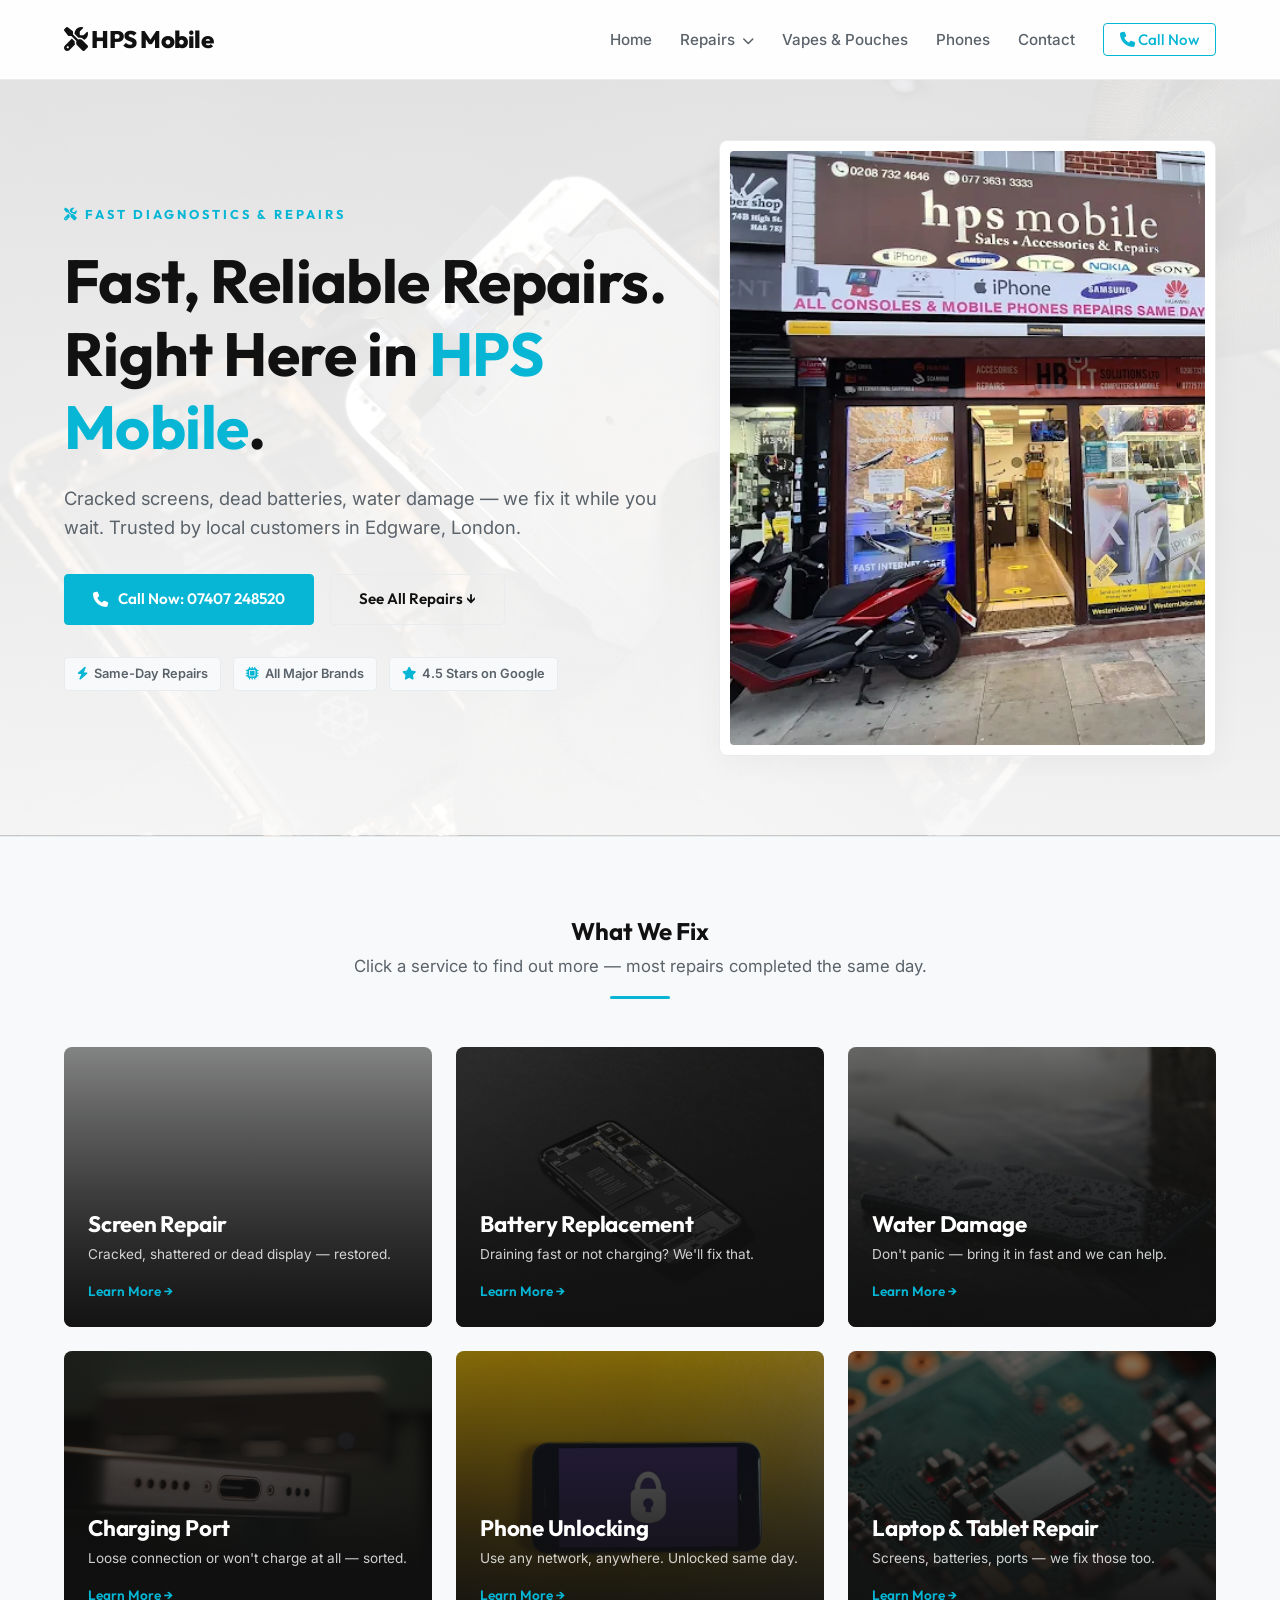
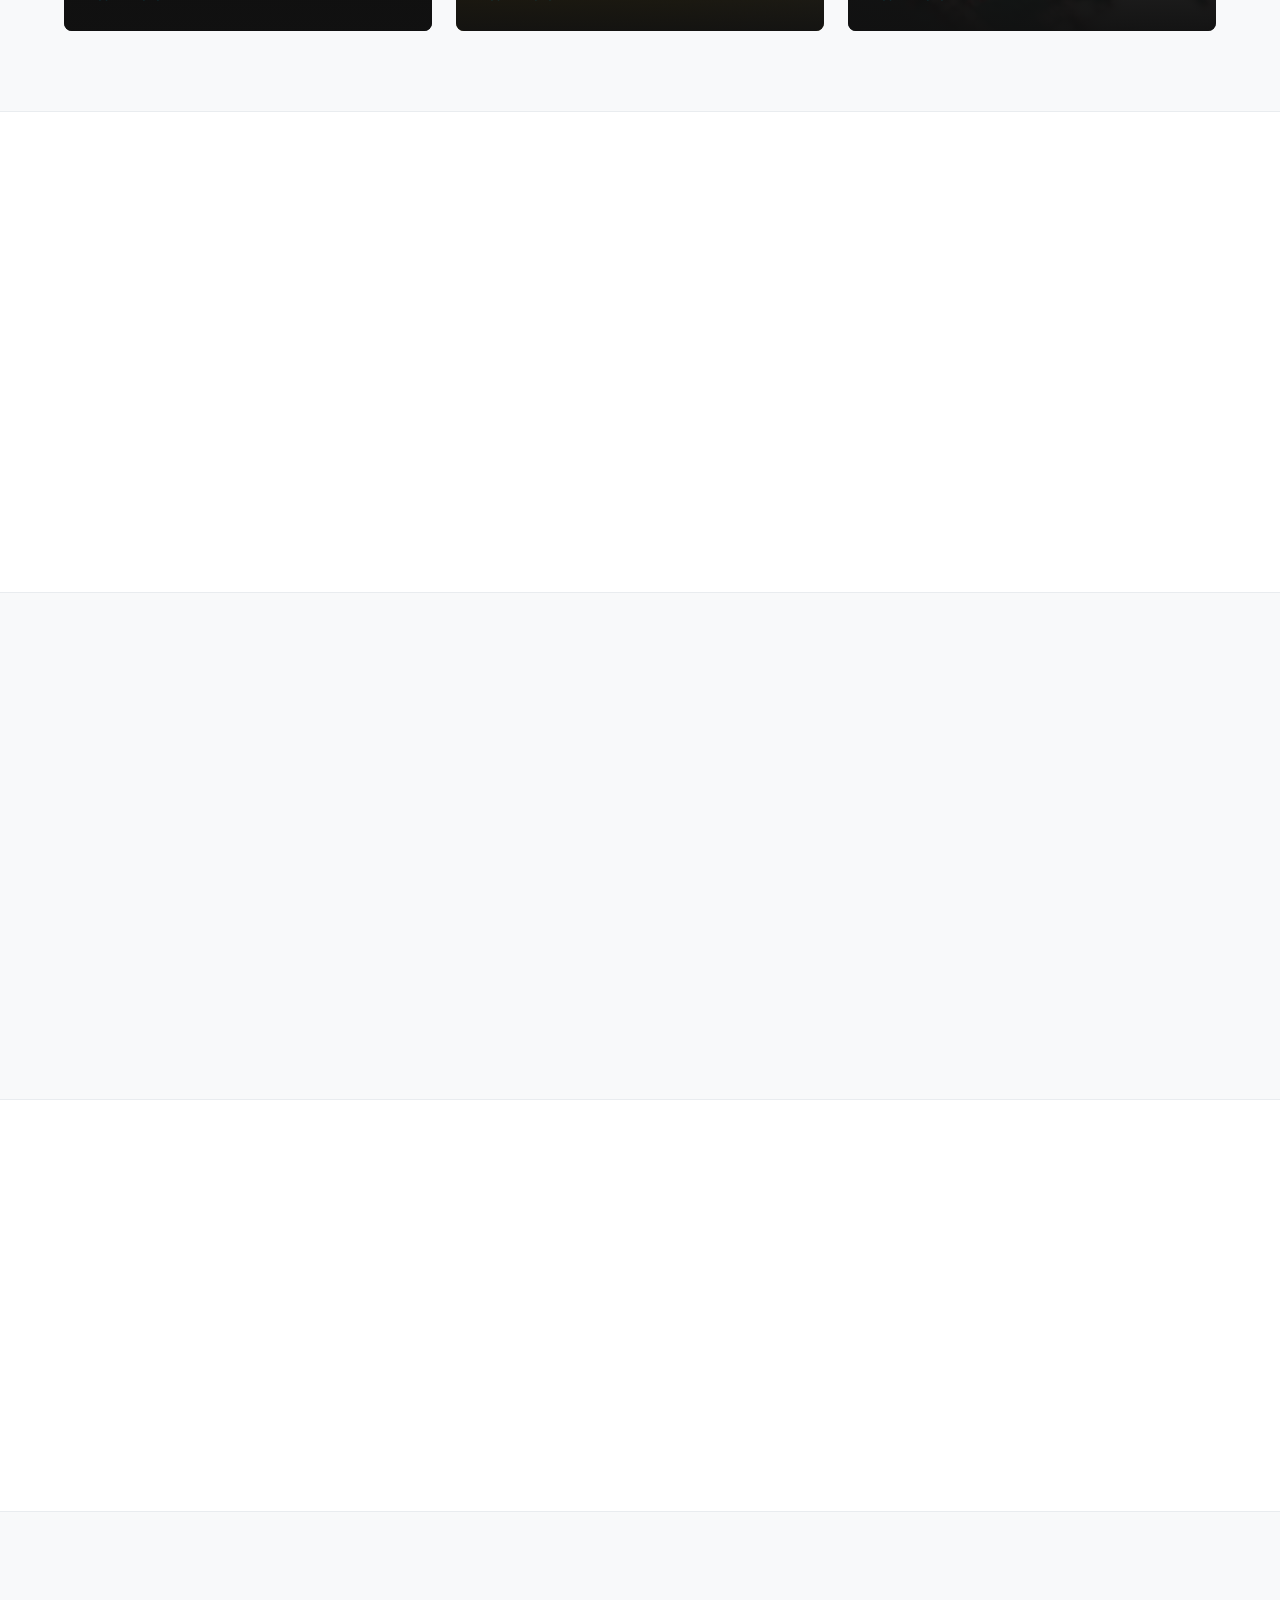
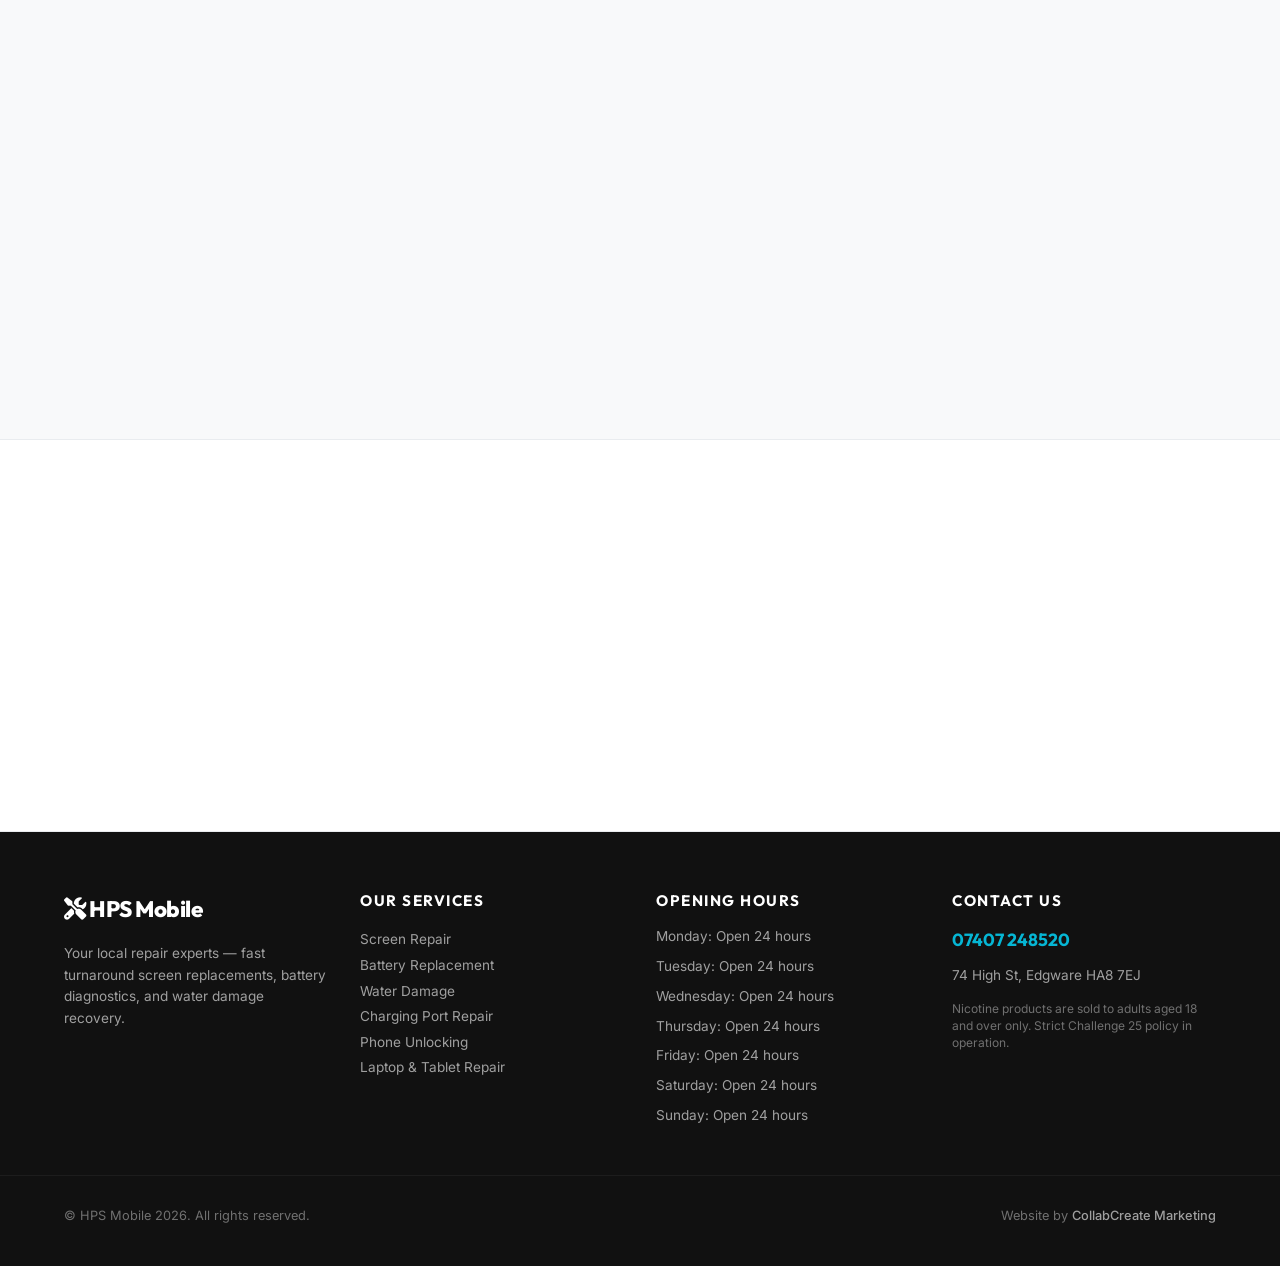
==== index.html @ 2931e68e "Deploy premium responsive outreach site" ====
<!DOCTYPE html>
<html lang="en">
<head>
    <meta charset="UTF-8">
    <meta name="viewport" content="width=device-width, initial-scale=1.0">
    <title>Home | HPS Mobile Edgware, London</title>
    <link rel="stylesheet" href="styles.css">
    <link href="https://fonts.googleapis.com/css2?family=Inter:wght@300;400;500;600;700&family=Outfit:wght@400;500;600;700;800&display=swap" rel="stylesheet">
    <link rel="stylesheet" href="https://cdnjs.cloudflare.com/ajax/libs/font-awesome/6.4.0/css/all.min.css">
    
    <!-- Open Graph Metadata -->
    <meta property="og:title" content="Home | HPS Mobile Edgware, London">
    <meta property="og:description" content="Fast, premium screen repairs, battery replacements, water damage recovery, vapes, pouches, and refurbished phones in Edgware, London.">
    <meta property="og:image" content="https://mowleed2000.github.io/hps-mobile/storefront.webp">
    <meta property="og:url" content="https://mowleed2000.github.io/hps-mobile/index.html">
    <meta property="og:type" content="website">

    <!-- Microsoft Clarity Tracking Code -->
    <script type="text/javascript">
        (function(c,l,a,r,i,t,y){
            c[a]=c[a]||function(){(c[a].q=c[a].q||[]).push(arguments)};
            t=l.createElement(r);t.async=1;t.src="https://www.clarity.ms/tag/"+i;
            y=l.getElementsByTagName(r)[0];y.parentNode.insertBefore(t,y);
        })(window, document, "clarity", "script", "x1smlah9oa");
    </script>
</head>
<body>

    <nav class="navbar">
        <div class="container nav-container">
            <a href="index.html" class="logo"><i class="fa-solid fa-screwdriver-wrench"></i> HPS Mobile</a>
            <ul class="nav-links" id="navLinks">
                <li><a href="index.html">Home</a></li>
                <li class="dropdown">
                    <a href="#" class="dropdown-trigger">Repairs <i class="fa-solid fa-chevron-down" style="font-size:0.75rem; margin-left:3px;"></i></a>
                    <ul class="dropdown-menu">
                        <li><a href="screen-repair.html">Screen Repair</a></li>
                        <li><a href="battery-replacement.html">Battery Replacement</a></li>
                        <li><a href="water-damage.html">Water Damage</a></li>
                        <li><a href="charging-port.html">Charging Port Repair</a></li>
                        <li><a href="phone-unlocking.html">Phone Unlocking</a></li>
                        <li><a href="laptop-tablet.html">Laptop &amp; Tablet Repair</a></li>
                    </ul>
                </li>
                <li><a href="vapes-pouches.html">Vapes &amp; Pouches</a></li>
                <li><a href="phones-in-store.html">Phones</a></li>
                <li><a href="contact.html">Contact</a></li>
                <li><a href="tel:07407248520" class="btn-nav-cta"><i class="fa-solid fa-phone"></i> Call Now</a></li>
            </ul>
            <div class="hamburger" id="hamburger"><i class="fa-solid fa-bars"></i></div>
        </div>
    </nav>

    <!-- Hero Section -->
    <section class="hero" style="background-image: linear-gradient(rgba(255, 255, 255, 0.85), rgba(255, 255, 255, 0.95)), url('repair-hero.jpg');">
        <div class="container hero-grid">
            <div class="hero-content reveal">
                <span class="eyebrow"><i class="fa-solid fa-screwdriver-wrench"></i> Fast Diagnostics &amp; Repairs</span>
                <h1>Fast, Reliable Repairs. <br>Right Here in <span class="primary-text">HPS Mobile</span>.</h1>
                <p class="hero-tagline">Cracked screens, dead batteries, water damage — we fix it while you wait. Trusted by local customers in Edgware, London.</p>
                <div class="hero-btns">
                    <a href="tel:07407248520" class="btn btn-primary"><i class="fa-solid fa-phone"></i> Call Now: 07407 248520</a>
                    <a href="#services" class="btn btn-outline">See All Repairs &darr;</a>
                </div>
                <div class="walk-ins-tag">
                    <span class="badge"><i class="fa-solid fa-bolt"></i> Same-Day Repairs</span>
                    <span class="badge"><i class="fa-solid fa-microchip"></i> All Major Brands</span>
                    <span class="badge"><i class="fa-solid fa-star"></i> 4.5 Stars on Google</span>
                </div>
            </div>
            <div class="hero-image-wrapper reveal">
                <div class="hero-image-frame" onclick="openLightbox('storefront.webp', 'HPS Mobile storefront in Edgware, London')">
                    <img src="storefront.webp" alt="HPS Mobile Storefront" class="hero-image">
                    <div class="frame-overlay">
                        <i class="fa-solid fa-magnifying-glass-plus"></i>
                        <span>View Storefront</span>
                    </div>
                </div>
            </div>
        </div>
    </section>

    <!-- Services Section -->
    <section class="services" id="services">
        <div class="container">
            <div class="section-header text-center reveal">
                <h2>What We Fix</h2>
                <p class="subheading">Click a service to find out more — most repairs completed the same day.</p>
                <div class="accent-divider"></div>
            </div>
            <div class="services-grid reveal">
                <!-- Screen Repair -->
                <a href="screen-repair.html" class="service-card-link">
                    <div class="service-card" style="background-image: linear-gradient(rgba(17, 17, 17, 0.45), rgba(17, 17, 17, 0.75)), url('cracked-screen.jpg');">
                        <div class="card-content">
                            <h3>Screen Repair</h3>
                            <p>Cracked, shattered or dead display — restored.</p>
                            <span class="learn-more">Learn More &rarr;</span>
                        </div>
                    </div>
                </a>
                <!-- Battery Replacement -->
                <a href="battery-replacement.html" class="service-card-link">
                    <div class="service-card" style="background-image: linear-gradient(rgba(17, 17, 17, 0.45), rgba(17, 17, 17, 0.75)), url('battery-repair.jpg');">
                        <div class="card-content">
                            <h3>Battery Replacement</h3>
                            <p>Draining fast or not charging? We'll fix that.</p>
                            <span class="learn-more">Learn More &rarr;</span>
                        </div>
                    </div>
                </a>
                <!-- Water Damage -->
                <a href="water-damage.html" class="service-card-link">
                    <div class="service-card" style="background-image: linear-gradient(rgba(17, 17, 17, 0.45), rgba(17, 17, 17, 0.75)), url('water-damage.jpg');">
                        <div class="card-content">
                            <h3>Water Damage</h3>
                            <p>Don't panic — bring it in fast and we can help.</p>
                            <span class="learn-more">Learn More &rarr;</span>
                        </div>
                    </div>
                </a>
                <!-- Charging Port -->
                <a href="charging-port.html" class="service-card-link">
                    <div class="service-card" style="background-image: linear-gradient(rgba(17, 17, 17, 0.45), rgba(17, 17, 17, 0.75)), url('charging-port.jpg');">
                        <div class="card-content">
                            <h3>Charging Port</h3>
                            <p>Loose connection or won't charge at all — sorted.</p>
                            <span class="learn-more">Learn More &rarr;</span>
                        </div>
                    </div>
                </a>
                <!-- Phone Unlocking -->
                <a href="phone-unlocking.html" class="service-card-link">
                    <div class="service-card" style="background-image: linear-gradient(rgba(17, 17, 17, 0.45), rgba(17, 17, 17, 0.75)), url('unlock-phone.jpg');">
                        <div class="card-content">
                            <h3>Phone Unlocking</h3>
                            <p>Use any network, anywhere. Unlocked same day.</p>
                            <span class="learn-more">Learn More &rarr;</span>
                        </div>
                    </div>
                </a>
                <!-- Laptop & Tablet Repair -->
                <a href="laptop-tablet.html" class="service-card-link">
                    <div class="service-card" style="background-image: linear-gradient(rgba(17, 17, 17, 0.45), rgba(17, 17, 17, 0.75)), url('circuit-board.jpg');">
                        <div class="card-content">
                            <h3>Laptop &amp; Tablet Repair</h3>
                            <p>Screens, batteries, ports — we fix those too.</p>
                            <span class="learn-more">Learn More &rarr;</span>
                        </div>
                    </div>
                </a>
            </div>
        </div>
    </section>

    <!-- Why Us Section -->
    <section class="why-us">
        <div class="container">
            <div class="section-header text-center reveal">
                <h2>Why Customers Come Back to Us</h2>
                <div class="accent-divider"></div>
            </div>
            
            <div class="why-us-grid reveal">
                <div class="why-card">
                    <div class="why-icon"><i class="fa-solid fa-clock"></i></div>
                    <h3>Same-Day Service</h3>
                    <p>Most repairs are done within the hour. We know you can't be without your phone.</p>
                </div>
                <div class="why-card">
                    <div class="why-icon"><i class="fa-solid fa-gem"></i></div>
                    <h3>Quality Parts Only</h3>
                    <p>We use premium replacement parts on every repair — no cheap substitutes.</p>
                </div>
                <div class="why-card">
                    <div class="why-icon"><i class="fa-solid fa-circle-check"></i></div>
                    <h3>No Fix, No Fee</h3>
                    <p>We diagnose for free. If we can't fix it, you don't pay a penny.</p>
                </div>
            </div>
        </div>
    </section>

    <!-- Vapes Teaser -->
    <section class="vapes-teaser">
        <div class="container vapes-teaser-grid">
            <div class="vapes-teaser-content reveal">
                <span class="eyebrow" style="color: var(--primary); font-weight: 700; text-transform: uppercase; letter-spacing: 2px; font-size: 0.8rem; margin-bottom: 12px; display: block;">Vapes &amp; Nicotine Pouches</span>
                <h2>Premium Vapes &amp; Pouches</h2>
                <p>We stock all the major brands including Lost Mary, IVG, Elf, Nordic Spirit, Velo, Pablo, ZYN and more. Smoke-free alternatives and disposable vapes available in store.</p>
                <a href="vapes-pouches.html" class="btn btn-primary">Browse Products &rarr;</a>
                <p class="disclaimer-text">Nicotine products are strictly for adults aged 18+ only. Challenge 25 policy applies.</p>
            </div>
            <div class="vape-brand-anchors reveal">
                <img src="Lost Mary reuse.jpg" alt="Lost Mary" class="teaser-brand-img">
                <img src="IVG Reuse 1.jpg" alt="IVG" class="teaser-brand-img">
            </div>
        </div>
    </section>

    <!-- Refurbished Phones Teaser -->
    <section class="phones-teaser">
        <div class="container phones-teaser-grid">
            <div class="phone-anchors-grid reveal">
                <div class="phone-item-card"><img src="Iphone 17 pro max.webp" alt="iPhone"><span>iPhone</span></div>
                <div class="phone-item-card"><img src="Samsung s26 ultra.webp" alt="Samsung"><span>Samsung</span></div>
                <div class="phone-item-card"><img src="Google Pixel 10a.webp" alt="Pixel"><span>Pixel</span></div>
            </div>
            <div class="phones-teaser-content reveal">
                <span class="eyebrow" style="color: var(--primary); font-weight: 700; text-transform: uppercase; letter-spacing: 2px; font-size: 0.8rem; margin-bottom: 12px; display: block;">Buy Refurbished Handsets</span>
                <h2>Refurbished Phones In Store</h2>
                <p>Looking for a quality handset without the new price tag? We carry a rotating selection of second-hand smartphones — tested, cleaned, warrantied, and ready to use.</p>
                <a href="phones-in-store.html" class="btn btn-primary">Check Availability &rarr;</a>
            </div>
        </div>
    </section>

    <!-- Reviews Section -->
    <section class="reviews">
        <div class="container">
            <div class="section-header text-center reveal">
                <h2>Loved By The Community</h2>
                <p class="subheading">Direct reviews from our local Google Business Profile page.</p>
                <div class="accent-divider"></div>
            </div>
            <div class="reviews-grid reveal">
                
                <div class="review-card">
                    <p class="review-text">"This is the best mobile phone repair shop I have been to in a long time. The staff are very friendly and even more experienced and the pricing was fantastic. Would 100% recommend this shop to family/friends."</p>
                    <div class="review-author">
                        <span>— Adam Sugar</span>
                        <span class="stars">★★★★★</span>
                    </div>
                </div>
    
                <div class="review-card">
                    <p class="review-text">"They unlocked an iPhone SE 2016 for me. It takes a few days but worked fine. I preferred them to the other phone stores I visited previously. Their price was fair too."</p>
                    <div class="review-author">
                        <span>— Luke Kasza</span>
                        <span class="stars">★★★★★</span>
                    </div>
                </div>
    
                <div class="review-card">
                    <p class="review-text">"I got my Samsung phone sorted today with these guys. They are so professional that they come highly recommended."</p>
                    <div class="review-author">
                        <span>— Fin Matthews</span>
                        <span class="stars">★★★★★</span>
                    </div>
                </div>
    
            </div>
        </div>
    </section>

    <!-- Final CTA -->
    <section class="final-cta text-center reveal" style="background-image: linear-gradient(rgba(17, 17, 17, 0.8), rgba(17, 17, 17, 0.9)), url('technician.jpg'); background-size: cover; background-position: center; color: #ffffff;">
        <div class="container">
            <h2>Ready to Get Your Device Repaired?</h2>
            <p>Visit our shop in Edgware, London or call ahead to check parts availability.</p>
            <a href="tel:07407248520" class="btn btn-primary btn-large"><i class="fa-solid fa-phone"></i> Call 07407 248520</a>
        </div>
    </section>

    <!-- Lightbox Modal -->
    <div id="lightboxModal" class="lightbox">
        <span class="lightbox-close" onclick="closeLightbox()">&times;</span>
        <img class="lightbox-content" id="lightboxImg">
        <div id="lightboxCaption" class="lightbox-caption"></div>
    </div>

    <footer class="footer">
        <div class="container footer-grid">
            <div class="footer-brand">
                <a href="index.html" class="footer-logo"><i class="fa-solid fa-screwdriver-wrench"></i> HPS Mobile</a>
                <p style="margin-top: 15px; font-size: 0.85rem; line-height: 1.6; color: rgba(255, 255, 255, 0.6);">Your local repair experts — fast turnaround screen replacements, battery diagnostics, and water damage recovery.</p>
            </div>
            <div class="footer-links">
                <h4>Our Services</h4>
                <p><a href="screen-repair.html">Screen Repair</a></p>
                <p><a href="battery-replacement.html">Battery Replacement</a></p>
                <p><a href="water-damage.html">Water Damage</a></p>
                <p><a href="charging-port.html">Charging Port Repair</a></p>
                <p><a href="phone-unlocking.html">Phone Unlocking</a></p>
                <p><a href="laptop-tablet.html">Laptop &amp; Tablet Repair</a></p>
            </div>
            <div class="footer-hours">
                <h4>Opening Hours</h4>
                <ul>
                    <li>Monday: Open 24 hours</li><li>Tuesday: Open 24 hours</li><li>Wednesday: Open 24 hours</li><li>Thursday: Open 24 hours</li><li>Friday: Open 24 hours</li><li>Saturday: Open 24 hours</li><li>Sunday: Open 24 hours</li>
                </ul>
            </div>
            <div class="footer-contact">
                <h4>Contact Us</h4>
                <p class="phone-num"><a href="tel:07407248520">07407 248520</a></p>
                <p style="margin-top: 10px; font-size: 0.85rem; color: rgba(255, 255, 255, 0.6);">74 High St, Edgware HA8 7EJ</p>
                <p style="margin-top: 15px; font-size: 0.75rem; color: rgba(255, 255, 255, 0.4); line-height: 1.4;">
                    Nicotine products are sold to adults aged 18 and over only. Strict Challenge 25 policy in operation.
                </p>
            </div>
        </div>
        <div class="footer-bottom">
            <div class="container" style="display: flex; justify-content: space-between; flex-wrap: wrap; gap: 10px; width: 100%;">
                <p>&copy; HPS Mobile 2026. All rights reserved.</p>
                <p class="agency-credit">Website by <a href="https://collabcreate.co.uk" target="_blank">CollabCreate Marketing</a></p>
            </div>
        </div>
    </footer>
    <script src="script.js"></script>
</body>
</html>
---- styles.css ----
/* CCM Tech Repair Site Stylesheet */
:root {
    --bg-main: #ffffff;
    --bg-card: #ffffff;
    --bg-alternate: #f8f9fa;
    --text-main: #111111;
    --text-muted: #5a626a;
    --border-color: #e9ecef;
    --primary: #06b6d4;
    --primary-hover: #0891b2;
    --primary-glow: rgba(6, 182, 212, 0.15);
    --shadow: 0 8px 30px rgba(0, 0, 0, 0.04);
    --font-sans: 'Inter', sans-serif;
    --font-heading: 'Outfit', sans-serif;
    --nav-height: 80px;
}

/* Global Reset */
* {
    margin: 0;
    padding: 0;
    box-sizing: border-box;
}

html, body {
    width: 100%;
    overflow-x: hidden;
    background-color: var(--bg-main);
    color: var(--text-main);
    font-family: var(--font-sans);
    line-height: 1.6;
    scroll-behavior: smooth;
}

/* Layout Utilities */
.container {
    max-width: 1200px;
    margin: 0 auto;
    padding: 0 24px;
    width: 100%;
}

.text-center {
    text-align: center;
}

.primary-text {
    color: var(--primary);
}

.accent-divider {
    width: 60px;
    height: 3px;
    background-color: var(--primary);
    margin: 16px auto 0;
    border-radius: 2px;
}

.section-subtitle {
    display: inline-block;
    font-family: var(--font-heading);
    font-size: 0.8rem;
    font-weight: 700;
    text-transform: uppercase;
    letter-spacing: 3px;
    color: var(--primary);
    margin-bottom: 12px;
}

/* Typography */
h1, h2, h3, h4 {
    font-family: var(--font-heading);
    font-weight: 700;
    letter-spacing: -0.01em;
    line-height: 1.2;
}

/* Scroll Animations */
.reveal {
    opacity: 0;
    transform: translateY(30px);
    transition: all 0.8s cubic-bezier(0.16, 1, 0.3, 1);
}

.reveal.active {
    opacity: 1;
    transform: translateY(0);
}

/* Buttons */
.btn {
    display: inline-flex;
    align-items: center;
    justify-content: center;
    gap: 10px;
    padding: 12px 28px;
    font-family: var(--font-heading);
    font-size: 0.95rem;
    font-weight: 600;
    text-decoration: none;
    border-radius: 4px;
    transition: all 0.3s ease;
    cursor: pointer;
    border: none;
}

.btn-primary {
    background-color: var(--primary);
    color: #ffffff;
    border: 1px solid var(--primary);
}

.btn-primary:hover {
    background-color: var(--primary-hover);
    border-color: var(--primary-hover);
    transform: translateY(-2px);
    box-shadow: 0 8px 20px var(--primary-glow);
}

.btn-outline {
    background-color: transparent;
    color: var(--text-main);
    border: 1px solid var(--border-color);
}

.btn-outline:hover {
    background-color: var(--bg-alternate);
    border-color: var(--primary);
    color: var(--primary);
    transform: translateY(-2px);
}

/* Navigation Bar */
.navbar {
    position: fixed;
    top: 0;
    left: 0;
    width: 100%;
    height: var(--nav-height);
    background-color: rgba(255, 255, 255, 0.95);
    backdrop-filter: blur(8px);
    -webkit-backdrop-filter: blur(8px);
    border-bottom: 1px solid var(--border-color);
    z-index: 1000;
    display: flex;
    align-items: center;
}

.nav-container {
    display: flex;
    justify-content: space-between;
    align-items: center;
}

.logo {
    font-family: var(--font-heading);
    font-size: 1.5rem;
    font-weight: 800;
    color: var(--text-main);
    text-decoration: none;
    letter-spacing: -0.5px;
}

.nav-links {
    display: flex;
    align-items: center;
    list-style: none;
    gap: 28px;
}

.nav-links a {
    color: var(--text-muted);
    text-decoration: none;
    font-size: 0.95rem;
    font-weight: 500;
    transition: color 0.3s ease;
}

.nav-links a:hover {
    color: var(--text-main);
}

.btn-nav-cta {
    background-color: transparent;
    color: var(--primary) !important;
    border: 1px solid var(--primary);
    padding: 6px 16px;
    border-radius: 4px;
    font-family: var(--font-heading);
    font-size: 0.85rem;
    font-weight: 600;
    transition: all 0.3s ease;
}

.btn-nav-cta:hover {
    background-color: var(--primary);
    color: #ffffff !important;
}

.hamburger {
    display: none;
    color: var(--text-main);
    font-size: 1.4rem;
    cursor: pointer;
}

/* Dropdown Menu */
.dropdown {
    position: relative;
}

.dropdown-menu {
    display: none;
    position: absolute;
    top: 100%;
    left: 0;
    background-color: var(--bg-card);
    border: 1px solid var(--border-color);
    box-shadow: var(--shadow);
    list-style: none;
    min-width: 220px;
    border-radius: 4px;
    padding: 10px 0;
    z-index: 100;
}

.dropdown-menu li a {
    display: block;
    padding: 10px 20px;
    color: var(--text-main);
    font-size: 0.9rem;
    text-transform: none;
    letter-spacing: normal;
}

.dropdown-menu li a:hover {
    background-color: var(--bg-alternate);
    color: var(--primary);
}

.dropdown:hover .dropdown-menu {
    display: block;
}

/* Hero Section */
.hero {
    padding: calc(var(--nav-height) + 60px) 0 80px;
    background-size: cover;
    background-position: center;
    position: relative;
}

.hero-grid {
    display: grid;
    grid-template-columns: 1.1fr 0.9fr;
    gap: 48px;
    align-items: center;
}

.hero-content .eyebrow {
    font-family: var(--font-heading);
    color: var(--primary);
    font-size: 0.8rem;
    font-weight: 700;
    text-transform: uppercase;
    letter-spacing: 3px;
    margin-bottom: 20px;
    display: block;
}

.hero h1 {
    font-size: 3.8rem;
    margin-bottom: 20px;
    color: var(--text-main);
}

.hero-tagline {
    font-size: 1.15rem;
    color: var(--text-muted);
    margin-bottom: 32px;
}

.hero-btns {
    display: flex;
    gap: 16px;
    margin-bottom: 32px;
}

.walk-ins-tag {
    display: flex;
    flex-wrap: wrap;
    gap: 12px;
}

.badge {
    display: inline-flex;
    align-items: center;
    gap: 6px;
    background-color: var(--bg-alternate);
    border: 1px solid var(--border-color);
    color: var(--text-muted);
    padding: 6px 12px;
    border-radius: 4px;
    font-size: 0.8rem;
    font-weight: 600;
}

.badge i {
    color: var(--primary);
}

.hero-image-wrapper {
    position: relative;
    width: 100%;
}

.hero-image-frame {
    position: relative;
    border: 1px solid var(--border-color);
    padding: 10px;
    border-radius: 8px;
    background-color: var(--bg-card);
    box-shadow: var(--shadow);
    cursor: pointer;
    overflow: hidden;
}

.hero-image {
    width: 100%;
    border-radius: 4px;
    display: block;
    object-fit: cover;
    aspect-ratio: 4/5;
    transition: transform 0.5s ease;
}

.hero-image-frame:hover .hero-image {
    transform: scale(1.02);
}

.frame-overlay {
    position: absolute;
    top: 10px;
    left: 10px;
    right: 10px;
    bottom: 10px;
    background-color: rgba(17, 17, 17, 0.85);
    display: flex;
    flex-direction: column;
    align-items: center;
    justify-content: center;
    gap: 10px;
    color: #ffffff;
    opacity: 0;
    transition: opacity 0.3s ease;
    border-radius: 4px;
}

.hero-image-frame:hover .frame-overlay {
    opacity: 1;
}

.frame-overlay i {
    font-size: 1.8rem;
    color: var(--primary);
}

.frame-overlay span {
    font-family: var(--font-heading);
    font-size: 0.8rem;
    font-weight: 600;
    text-transform: uppercase;
    letter-spacing: 1.5px;
}

/* Services Grid on Home */
.services {
    padding: 80px 0;
    background-color: var(--bg-alternate);
    border-top: 1px solid var(--border-color);
    border-bottom: 1px solid var(--border-color);
}

.services .section-header {
    margin-bottom: 48px;
}

.services .subheading {
    color: var(--text-muted);
    font-size: 1.05rem;
    margin-top: 8px;
}

.services-grid {
    display: grid;
    grid-template-columns: repeat(3, 1fr);
    gap: 24px;
}

.service-card-link {
    text-decoration: none;
}

.service-card {
    height: 280px;
    border-radius: 8px;
    background-size: cover;
    background-position: center;
    position: relative;
    overflow: hidden;
    display: flex;
    align-items: flex-end;
    transition: transform 0.3s ease, box-shadow 0.3s ease;
}

.service-card::after {
    content: '';
    position: absolute;
    top: 0;
    left: 0;
    width: 100%;
    height: 100%;
    background: linear-gradient(to top, rgba(17, 17, 17, 0.95) 0%, rgba(17, 17, 17, 0.4) 60%, rgba(17, 17, 17, 0.1) 100%);
    z-index: 1;
    transition: background 0.3s ease;
}

.service-card:hover {
    transform: translateY(-4px);
    box-shadow: 0 12px 30px rgba(0, 0, 0, 0.15);
}

.service-card:hover::after {
    background: linear-gradient(to top, rgba(17, 17, 17, 0.98) 0%, rgba(17, 17, 17, 0.5) 60%, rgba(17, 17, 17, 0.2) 100%);
}

.card-content {
    padding: 24px;
    color: #ffffff;
    width: 100%;
    z-index: 2;
}

.service-card h3 {
    font-size: 1.4rem;
    margin-bottom: 6px;
    color: #ffffff;
}

.service-card p {
    font-size: 0.85rem;
    color: rgba(255, 255, 255, 0.8);
    margin-bottom: 12px;
}

.learn-more {
    font-family: var(--font-heading);
    font-size: 0.85rem;
    font-weight: 600;
    color: var(--primary);
}

/* Why Us Section */
.why-us {
    padding: 80px 0;
}

.why-us-grid {
    display: grid;
    grid-template-columns: repeat(3, 1fr);
    gap: 32px;
    margin-top: 48px;
}

.why-card {
    background-color: var(--bg-card);
    border: 1px solid var(--border-color);
    border-radius: 8px;
    padding: 32px;
    box-shadow: var(--shadow);
}

.why-icon {
    font-size: 2.2rem;
    color: var(--primary);
    margin-bottom: 20px;
}

.why-card h3 {
    font-size: 1.25rem;
    margin-bottom: 12px;
}

.why-card p {
    color: var(--text-muted);
    font-size: 0.9rem;
}

/* Vapes Teaser */
.vapes-teaser {
    padding: 80px 0;
    background-color: var(--bg-alternate);
    border-top: 1px solid var(--border-color);
    border-bottom: 1px solid var(--border-color);
}

.vapes-teaser-grid {
    display: grid;
    grid-template-columns: 1.1fr 0.9fr;
    gap: 48px;
    align-items: center;
}

.vapes-teaser-content h2 {
    font-size: 2.5rem;
    margin-bottom: 16px;
}

.vapes-teaser-content p {
    color: var(--text-muted);
    margin-bottom: 24px;
    font-size: 1.05rem;
}

.disclaimer-text {
    font-size: 0.75rem;
    color: var(--text-muted);
    margin-top: 16px;
}

.vape-brand-anchors {
    display: flex;
    justify-content: center;
    gap: 20px;
}

.teaser-brand-img {
    width: 45%;
    max-width: 180px;
    border-radius: 8px;
    border: 1px solid var(--border-color);
    box-shadow: var(--shadow);
}

/* Phones Teaser */
.phones-teaser {
    padding: 80px 0;
}

.phones-teaser-grid {
    display: grid;
    grid-template-columns: 1fr 1fr;
    gap: 48px;
    align-items: center;
}

.phones-teaser-content h2 {
    font-size: 2.5rem;
    margin-bottom: 16px;
}

.phones-teaser-content p {
    color: var(--text-muted);
    margin-bottom: 24px;
    font-size: 1.05rem;
}

.phone-anchors-grid {
    display: grid;
    grid-template-columns: repeat(3, 1fr);
    gap: 16px;
}

.phone-item-card {
    text-align: center;
    background-color: var(--bg-alternate);
    border: 1px solid var(--border-color);
    padding: 16px;
    border-radius: 8px;
}

.phone-item-card img {
    width: 100%;
    height: auto;
    max-height: 120px;
    object-fit: contain;
    margin-bottom: 10px;
}

.phone-item-card span {
    font-family: var(--font-heading);
    font-size: 0.8rem;
    font-weight: 600;
}

/* Reviews on Home */
.reviews {
    padding: 80px 0;
    background-color: var(--bg-alternate);
    border-top: 1px solid var(--border-color);
    border-bottom: 1px solid var(--border-color);
}

.reviews-grid {
    display: grid;
    grid-template-columns: repeat(3, 1fr);
    gap: 24px;
    margin-top: 40px;
}

.review-card {
    background-color: var(--bg-card);
    border: 1px solid var(--border-color);
    padding: 32px;
    border-radius: 6px;
    box-shadow: var(--shadow);
    display: flex;
    flex-direction: column;
    justify-content: space-between;
}

.review-card .review-text {
    font-style: italic;
    font-size: 0.95rem;
    color: var(--text-muted);
    margin-bottom: 20px;
}

.review-author {
    font-family: var(--font-heading);
    font-weight: 600;
    font-size: 0.85rem;
    display: flex;
    justify-content: space-between;
    align-items: center;
}

.stars {
    color: #ffb400;
    font-size: 0.8rem;
}

/* Final CTA */
.final-cta {
    padding: 100px 0;
    background-size: cover;
    background-position: center;
    color: #ffffff;
}

.final-cta h2 {
    font-size: 3rem;
    margin-bottom: 16px;
    color: #ffffff;
}

.final-cta p {
    font-size: 1.15rem;
    color: rgba(255, 255, 255, 0.85);
    margin-bottom: 30px;
}

.btn-large {
    padding: 14px 40px;
    font-size: 1.1rem;
}

/* Service Page Styling */
.service-hero {
    padding: 120px 0 80px;
    background-size: cover;
    background-position: center;
    color: #ffffff;
}

.service-hero h1 {
    font-size: 3.5rem;
    color: #ffffff;
    margin-bottom: 16px;
}

.service-hero p {
    font-size: 1.2rem;
    color: rgba(255, 255, 255, 0.85);
    margin-bottom: 28px;
}

.details-grid {
    display: grid;
    grid-template-columns: 1.05fr 0.95fr;
    gap: 64px;
    align-items: center;
}

.service-details {
    padding: 80px 0;
}

.details-text h2 {
    font-size: 2.2rem;
    margin-bottom: 20px;
}

.details-text p {
    color: var(--text-muted);
    font-size: 1.05rem;
    margin-bottom: 24px;
}

.symptoms-box {
    background-color: var(--bg-alternate);
    border: 1px solid var(--border-color);
    padding: 24px;
    border-radius: 6px;
}

.symptoms-box h3 {
    font-size: 1.15rem;
    margin-bottom: 16px;
}

.symptoms-list {
    list-style: none;
    display: flex;
    flex-direction: column;
    gap: 12px;
}

.symptoms-list li {
    font-size: 0.95rem;
    color: var(--text-muted);
    display: flex;
    align-items: center;
    gap: 10px;
}

.symptoms-list li i {
    color: var(--primary);
}

.in-process-img {
    width: 100%;
    border-radius: 8px;
    border: 1px solid var(--border-color);
    box-shadow: var(--shadow);
}

.service-gallery {
    padding: 60px 0;
    background-color: var(--bg-alternate);
    border-top: 1px solid var(--border-color);
    border-bottom: 1px solid var(--border-color);
}

.gallery-row {
    display: grid;
    grid-template-columns: repeat(auto-fit, minmax(250px, 1fr));
    gap: 20px;
    margin-top: 40px;
}

.gallery-item-wrapper {
    background-color: var(--bg-card);
    border: 1px solid var(--border-color);
    border-radius: 6px;
    padding: 8px;
    cursor: pointer;
    text-align: center;
    box-shadow: var(--shadow);
}

.gallery-item-wrapper img {
    width: 100%;
    height: 180px;
    object-fit: cover;
    border-radius: 4px;
    margin-bottom: 8px;
}

.gallery-item-wrapper span {
    font-family: var(--font-heading);
    font-size: 0.85rem;
    font-weight: 600;
}

/* Battery gallery containment (Checklist Issue 6) */
.battery-gallery .gallery-item-wrapper img {
    object-fit: contain !important;
    background-color: var(--bg-alternate);
}

.service-cta {
    padding: 80px 0;
}

.service-cta h2 {
    font-size: 2.2rem;
    margin-bottom: 12px;
}

.service-cta p {
    color: var(--text-muted);
    margin-bottom: 24px;
}

.related-services {
    padding: 80px 0;
    background-color: var(--bg-alternate);
    border-top: 1px solid var(--border-color);
}

.related-grid {
    display: grid;
    grid-template-columns: repeat(3, 1fr);
    gap: 24px;
    margin-top: 40px;
}

.related-card {
    background-color: var(--bg-card);
    border: 1px solid var(--border-color);
    padding: 28px;
    border-radius: 6px;
    box-shadow: var(--shadow);
}

.related-card h3 {
    font-size: 1.2rem;
    margin-bottom: 10px;
}

.related-card p {
    font-size: 0.85rem;
    color: var(--text-muted);
    margin-bottom: 16px;
}

/* Page Hero Template */
.page-hero {
    padding: calc(var(--nav-height) + 40px) 0 40px;
    border-bottom: 1px solid var(--border-color);
    background-color: var(--bg-alternate);
}

.page-hero h1 {
    font-size: 3rem;
    margin-bottom: 8px;
}

.page-hero p {
    font-size: 1.1rem;
    color: var(--text-muted);
}

/* Vapes Page Specific */
.pouches-section, .vapes-section {
    padding: 80px 0;
}

.pouches-section {
    border-bottom: 1px solid var(--border-color);
}

.pouches-grid {
    display: grid;
    grid-template-columns: repeat(5, 1fr);
    gap: 20px;
    margin-top: 48px;
}

.vapes-grid-two {
    display: grid;
    grid-template-columns: repeat(2, 1fr);
    gap: 24px;
    max-width: 600px;
    margin: 48px auto 0;
}

.brand-card, .brand-card-two {
    background-color: var(--bg-card);
    border: 1px solid var(--border-color);
    padding: 16px;
    border-radius: 8px;
    text-align: center;
    box-shadow: var(--shadow);
}

.brand-card img, .brand-card-two img {
    width: 100%;
    height: 140px;
    object-fit: contain;
    margin-bottom: 12px;
}

.brand-card h3, .brand-card-two h3 {
    font-size: 1rem;
    font-family: var(--font-heading);
    font-weight: 700;
}

.vapes-cta, .phones-cta, .contact-cta {
    padding: 60px 0;
    background-color: var(--bg-alternate);
    border-top: 1px solid var(--border-color);
    border-bottom: 1px solid var(--border-color);
}

/* Refurbished Phones Page */
.phones-section {
    padding: 80px 0;
}

.intro-paragraph {
    max-width: 700px;
    margin: 0 auto 48px;
    font-size: 1.05rem;
    color: var(--text-muted);
}

.phones-grid {
    display: grid;
    grid-template-columns: repeat(3, 1fr);
    gap: 24px;
}

.phone-product-card {
    background-color: var(--bg-card);
    border: 1px solid var(--border-color);
    padding: 24px;
    border-radius: 8px;
    text-align: center;
    box-shadow: var(--shadow);
}

.phone-product-card img {
    width: 100%;
    height: 180px;
    object-fit: contain;
    margin-bottom: 16px;
}

.phone-product-card h3 {
    font-size: 1.15rem;
    margin-bottom: 8px;
}

.avail-badge {
    display: inline-block;
    font-family: var(--font-heading);
    font-size: 0.75rem;
    font-weight: 700;
    color: var(--primary);
    background-color: var(--primary-glow);
    padding: 4px 12px;
    border-radius: 20px;
}

/* Contact Page Specific */
.contact-details-section {
    padding: 80px 0;
}

.contact-grid-page {
    display: grid;
    grid-template-columns: 1fr 1fr;
    gap: 64px;
    align-items: center;
}

.contact-left-info h2 {
    font-size: 2.5rem;
    margin-bottom: 12px;
}

.phone-large {
    font-family: var(--font-heading);
    font-size: 1.6rem;
    font-weight: 700;
    margin-bottom: 30px;
}

.phone-large a {
    color: var(--primary);
    text-decoration: none;
}

.hours-box h3 {
    font-size: 1.15rem;
    margin-bottom: 16px;
}

.contact-hours-table {
    width: 100%;
    border-collapse: collapse;
}

.contact-hours-table tr {
    border-bottom: 1px solid var(--border-color);
}

.contact-hours-table tr:last-child {
    border-bottom: none;
}

.contact-hours-table td {
    padding: 10px 0;
    font-size: 0.95rem;
    color: var(--text-muted);
}

.contact-hours-table td:last-child {
    text-align: right;
    font-weight: 600;
    color: var(--text-main);
}

.exterior-img-container {
    width: 100%;
}

.exterior-img-style {
    width: 100%;
    max-height: 400px;
    object-fit: contain;
    border-radius: 8px;
    border: 1px solid var(--border-color);
    box-shadow: var(--shadow);
    margin: 0 auto;
    display: block;
}

.map-section {
    padding: 60px 0;
    background-color: var(--bg-alternate);
    border-top: 1px solid var(--border-color);
    border-bottom: 1px solid var(--border-color);
}

.contact-map-wrapper iframe {
    display: block;
    box-shadow: var(--shadow);
    border: 1px solid var(--border-color) !important;
    margin-top: 40px;
}

/* Footer Styling */
.footer {
    padding: 60px 0 40px;
    background-color: #111111;
    color: #ffffff;
    border-top: 1px solid var(--border-color);
}

.footer-grid {
    display: grid;
    grid-template-columns: repeat(4, 1fr);
    gap: 32px;
}

.footer-brand p {
    font-size: 0.85rem;
    color: rgba(255, 255, 255, 0.6);
    margin-top: 12px;
}

.footer-logo {
    font-family: var(--font-heading);
    font-size: 1.4rem;
    font-weight: 800;
    color: #ffffff;
    text-decoration: none;
    letter-spacing: -0.5px;
}

.footer-logo .primary-text {
    color: var(--primary);
}

.footer-links h4, .footer-hours h4, .footer-contact h4 {
    font-size: 0.95rem;
    font-family: var(--font-heading);
    text-transform: uppercase;
    letter-spacing: 1.5px;
    color: #ffffff;
    margin-bottom: 16px;
}

.footer-links p a {
    color: rgba(255, 255, 255, 0.6);
    text-decoration: none;
    font-size: 0.85rem;
    transition: color 0.3s ease;
}

.footer-links p a:hover {
    color: var(--primary);
}

.footer-hours ul {
    list-style: none;
    display: flex;
    flex-direction: column;
    gap: 8px;
    font-size: 0.85rem;
    color: rgba(255, 255, 255, 0.6);
}

.footer-contact p {
    font-size: 0.85rem;
    color: rgba(255, 255, 255, 0.6);
    margin-bottom: 6px;
}

.footer-contact p.phone-num a {
    font-family: var(--font-heading);
    font-weight: 700;
    color: var(--primary);
    font-size: 1.1rem;
    text-decoration: none;
}

.footer-bottom {
    display: flex;
    justify-content: space-between;
    align-items: center;
    border-top: 1px solid rgba(255, 255, 255, 0.05);
    padding-top: 30px;
    margin-top: 48px;
    color: rgba(255, 255, 255, 0.4);
    font-size: 0.8rem;
    flex-wrap: wrap;
    gap: 16px;
}

.agency-credit a {
    color: rgba(255, 255, 255, 0.6);
    text-decoration: none;
    font-weight: 500;
}

.agency-credit a:hover {
    color: var(--primary);
}

/* Lightbox Modal */
.lightbox {
    display: none;
    position: fixed;
    z-index: 2000;
    left: 0;
    top: 0;
    width: 100%;
    height: 100%;
    background-color: rgba(17, 17, 17, 0.95);
    align-items: center;
    justify-content: center;
    flex-direction: column;
}

.lightbox.active {
    display: flex;
    width: 100% !important;
}

.lightbox-content {
    margin: auto;
    display: block;
    max-width: 90%;
    max-height: 80vh;
    border-radius: 8px;
    border: 1px solid var(--border-color);
}

.lightbox-caption {
    margin: 15px auto;
    width: 80%;
    text-align: center;
    color: var(--primary);
    font-family: var(--font-heading);
    font-weight: 600;
    font-size: 1.2rem;
}

.lightbox-close {
    position: absolute;
    top: 24px;
    right: 32px;
    color: #ffffff;
    font-size: 2.5rem;
    font-weight: bold;
    cursor: pointer;
}

.lightbox-close:hover {
    color: var(--primary);
}

/* Responsive Rules (Mobile Optimization Checklist - Issue 3, 5) */
@media (max-width: 992px) {
    h1 { font-size: 2.8rem !important; }
    h2 { font-size: 1.8rem !important; }
    .hero-grid { grid-template-columns: 1fr; text-align: center; }
    .hero-btns { justify-content: center; }
    .walk-ins-tag { justify-content: center; }
    .hero-image-wrapper { max-width: 450px; margin: 0 auto; }
    .services-grid { grid-template-columns: repeat(2, 1fr); }
    .why-us-grid { grid-template-columns: 1fr; gap: 20px; }
    .vapes-teaser-grid, .phones-teaser-grid, .contact-grid-page, .details-grid { grid-template-columns: 1fr; text-align: center; }
    .vape-brand-anchors { justify-content: center; }
    .phone-anchors-grid { max-width: 500px; margin: 0 auto; }
    .reviews-grid, .related-grid, .phones-grid { grid-template-columns: 1fr; }
    .footer-grid { grid-template-columns: repeat(2, 1fr); }
    .pouches-grid { grid-template-columns: repeat(3, 1fr); }
    .exterior-img-style { max-height: 300px; }
}

@media (max-width: 768px) {
    .service-hero h1 { font-size: 2.2rem !important; }
    .page-hero h1 { font-size: 2.2rem !important; }
    .container { padding: 0 20px !important; }
    .hamburger { display: block; }
    .nav-links {
        display: none;
        flex-direction: column;
        position: absolute;
        top: var(--nav-height);
        left: 0;
        right: 0;
        width: 100% !important;
        box-sizing: border-box;
        background-color: rgba(255, 255, 255, 0.98);
        border-bottom: 1px solid var(--border-color);
        padding: 30px;
        gap: 20px;
        align-items: center;
        box-shadow: var(--shadow);
    }
    .nav-links.active { display: flex; }
    .dropdown-menu { 
        position: static; 
        box-shadow: none; 
        border: none; 
        text-align: center; 
        display: none; 
        padding: 10px 0; 
        width: 100%;
        background-color: var(--bg-alternate);
        border-radius: 6px;
    }
    .dropdown-menu.active {
        display: block !important;
    }
    .dropdown:hover .dropdown-menu { display: none; } /* disable hover on mobile */
    .dropdown.active .dropdown-menu { display: block; }
    .footer-grid { grid-template-columns: 1fr; text-align: center; }
    .footer-hours ul { align-items: center; }
    .footer-bottom { flex-direction: column; text-align: center; }
    .pouches-grid { grid-template-columns: repeat(2, 1fr); }
    
    /* Phone Unlocking Hero Position Adjust (Checklist Issue 4) */
    .phone-unlock-hero {
        background-position: center 25% !important;
    }
    
    /* Expand buttons on mobile */
    .btn {
        width: 100%;
    }
    .hero-btns {
        flex-direction: column;
        align-items: center;
        width: 100%;
    }
    .hero-btns .btn {
        width: 100%;
        max-width: 350px;
    }
}
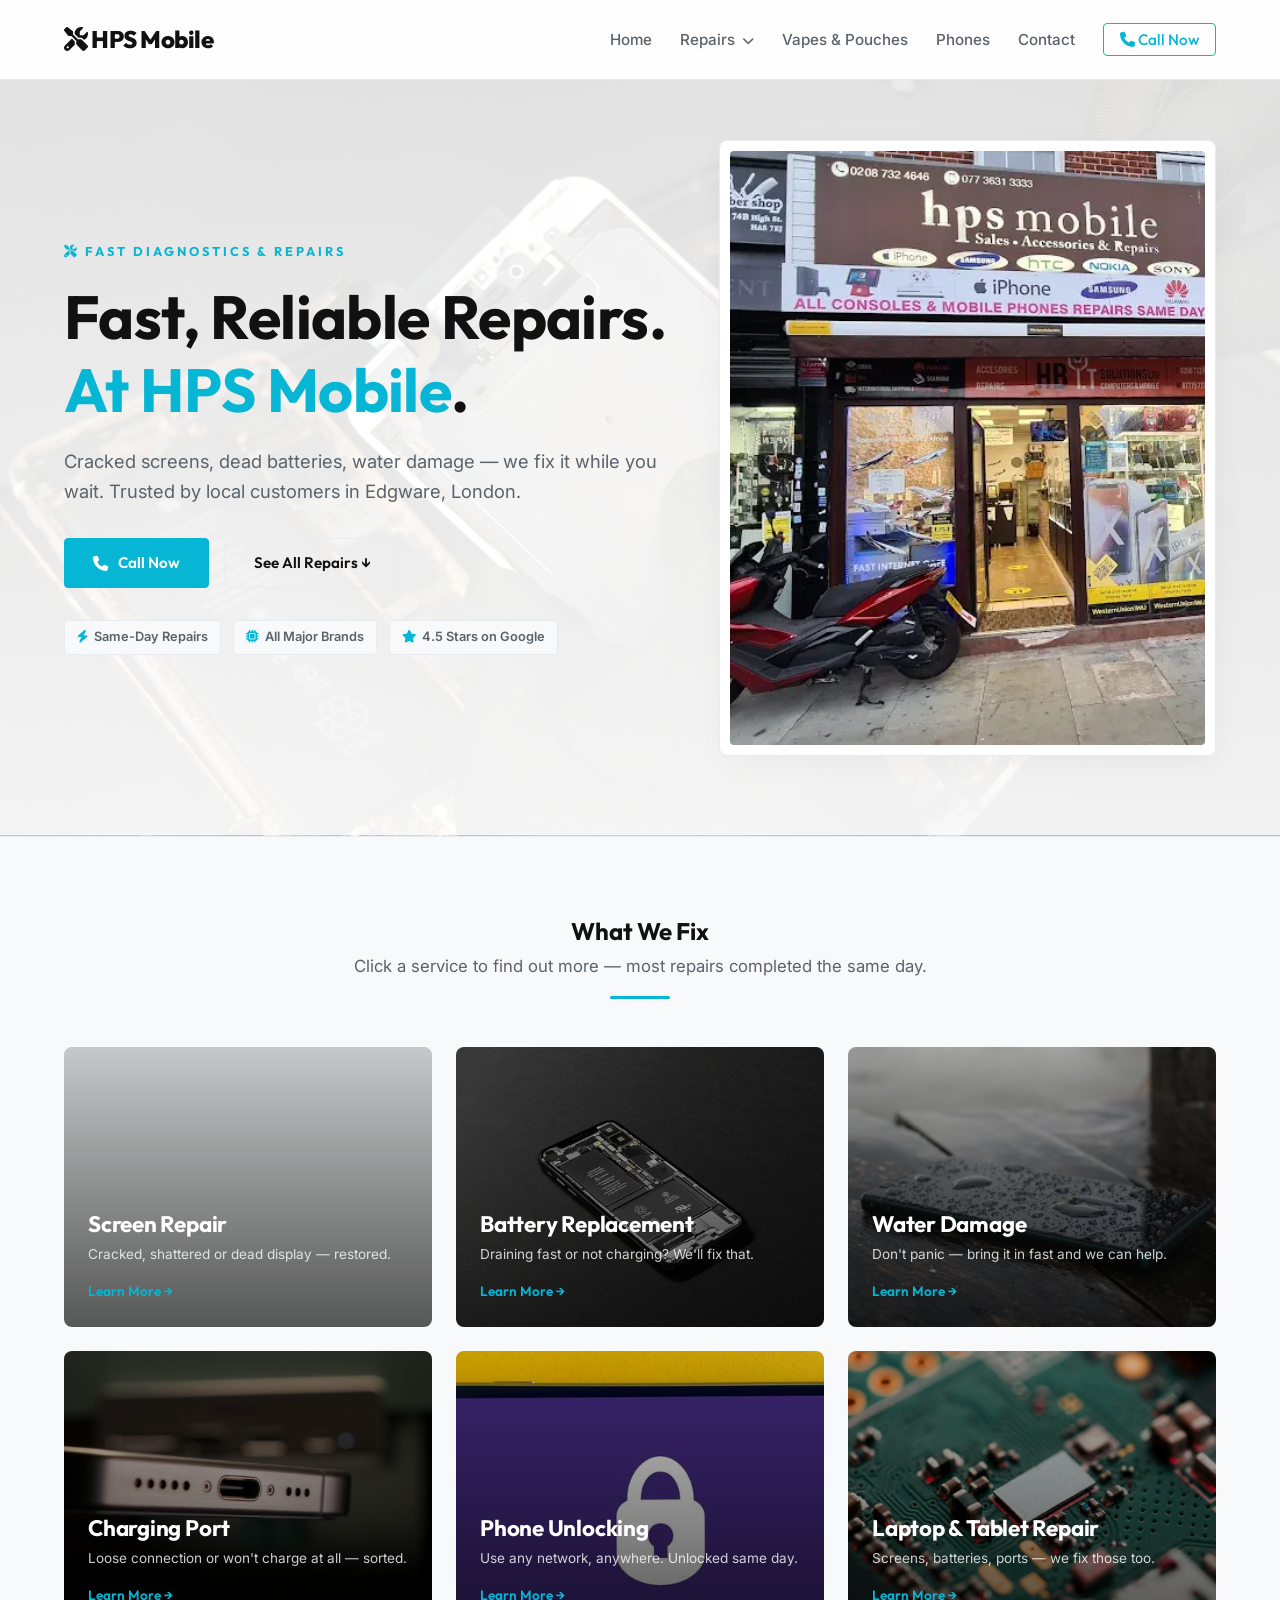
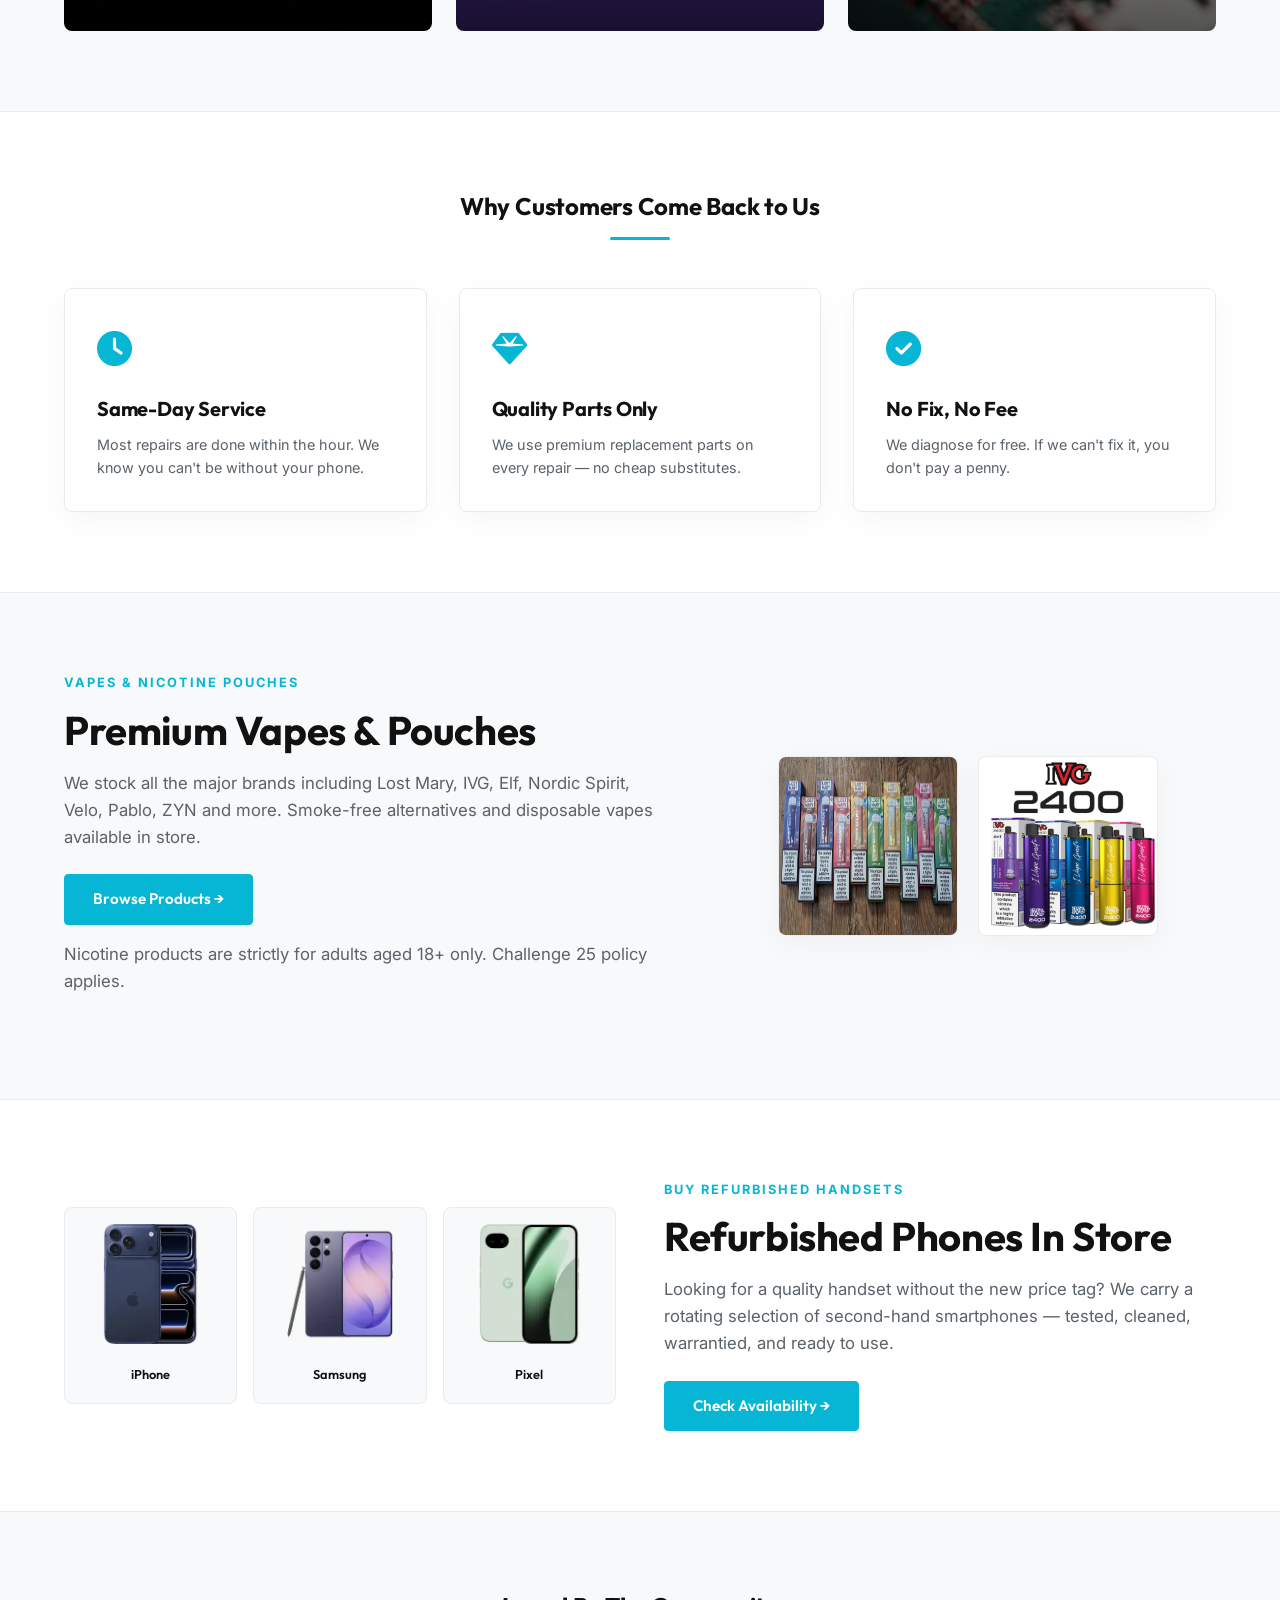
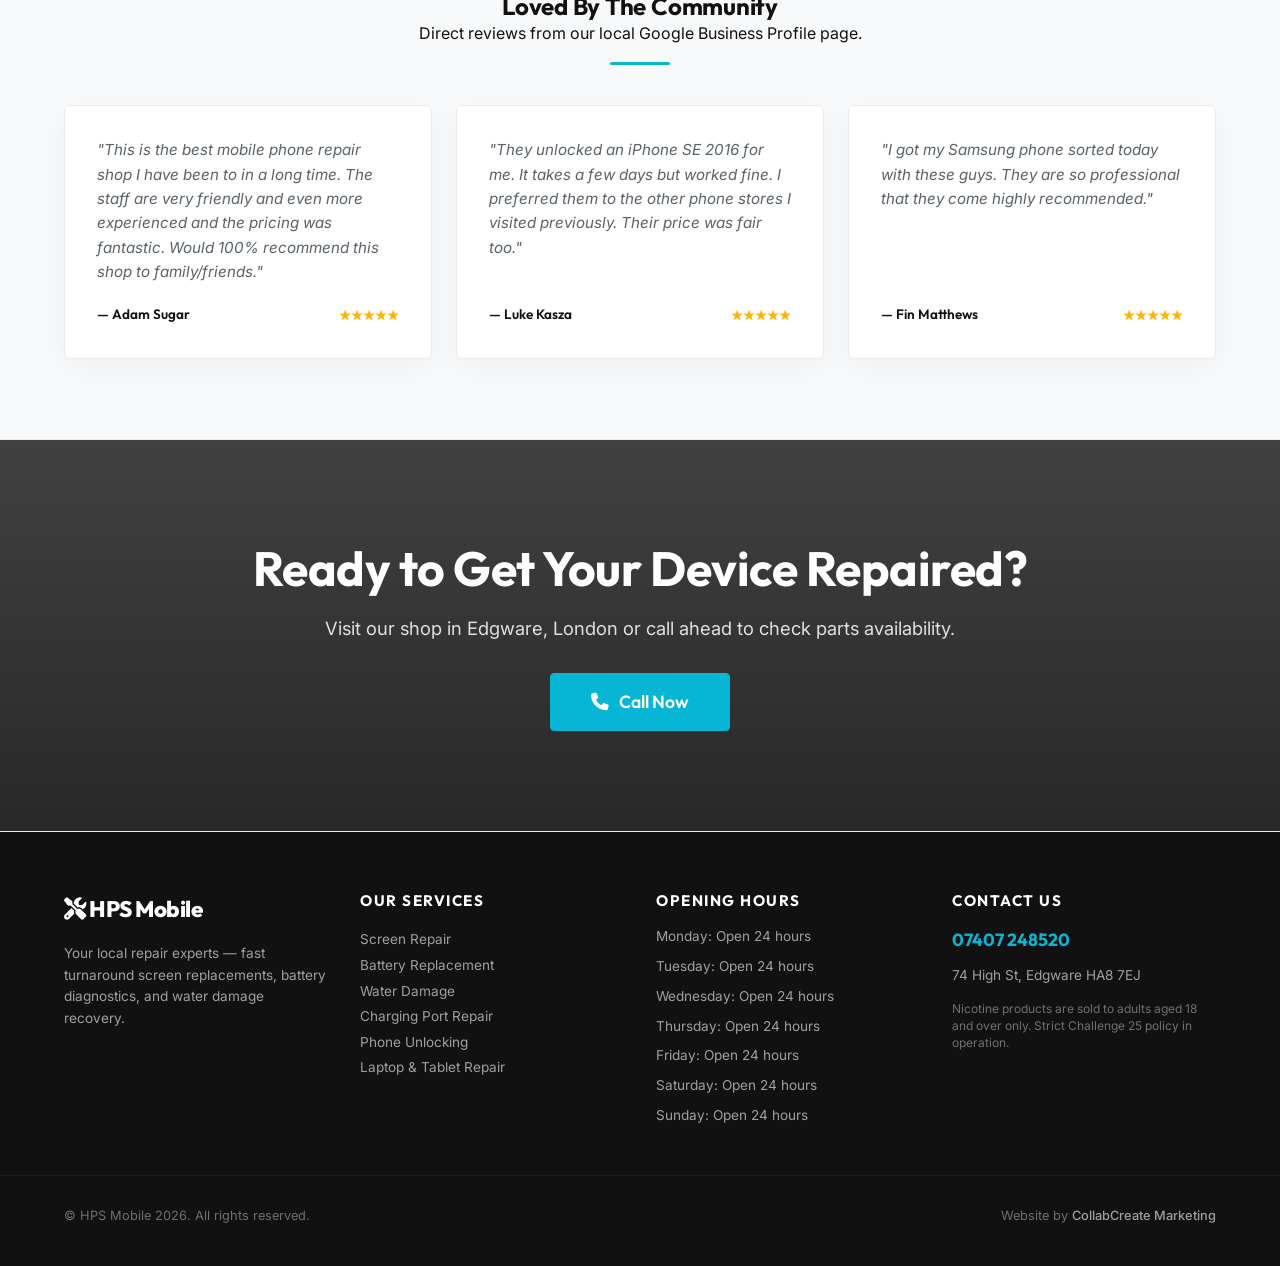
==== commit 7e62d272: "Deploy premium responsive outreach site" ====
--- a/index.html
+++ b/index.html
@@ -56,10 +56,10 @@
         <div class="container hero-grid">
             <div class="hero-content reveal">
                 <span class="eyebrow"><i class="fa-solid fa-screwdriver-wrench"></i> Fast Diagnostics &amp; Repairs</span>
-                <h1>Fast, Reliable Repairs. <br>Right Here in <span class="primary-text">HPS Mobile</span>.</h1>
+                <h1>Fast, Reliable Repairs. <br><span class="primary-text">At HPS Mobile</span>.</h1>
                 <p class="hero-tagline">Cracked screens, dead batteries, water damage — we fix it while you wait. Trusted by local customers in Edgware, London.</p>
                 <div class="hero-btns">
-                    <a href="tel:07407248520" class="btn btn-primary"><i class="fa-solid fa-phone"></i> Call Now: 07407 248520</a>
+                    <a href="tel:07407248520" class="btn btn-primary"><i class="fa-solid fa-phone"></i> Call Now</a>
                     <a href="#services" class="btn btn-outline">See All Repairs &darr;</a>
                 </div>
                 <div class="walk-ins-tag">
@@ -91,7 +91,7 @@
             <div class="services-grid reveal">
                 <!-- Screen Repair -->
                 <a href="screen-repair.html" class="service-card-link">
-                    <div class="service-card" style="background-image: linear-gradient(rgba(17, 17, 17, 0.45), rgba(17, 17, 17, 0.75)), url('cracked-screen.jpg');">
+                    <div class="service-card" style="background-image: linear-gradient(rgba(0, 0, 0, 0.2), rgba(0, 0, 0, 0.65)), url('cracked-screen.jpg');">
                         <div class="card-content">
                             <h3>Screen Repair</h3>
                             <p>Cracked, shattered or dead display — restored.</p>
@@ -101,7 +101,7 @@
                 </a>
                 <!-- Battery Replacement -->
                 <a href="battery-replacement.html" class="service-card-link">
-                    <div class="service-card" style="background-image: linear-gradient(rgba(17, 17, 17, 0.45), rgba(17, 17, 17, 0.75)), url('battery-repair.jpg');">
+                    <div class="service-card" style="background-image: linear-gradient(rgba(0, 0, 0, 0.2), rgba(0, 0, 0, 0.65)), url('battery-repair.jpg');">
                         <div class="card-content">
                             <h3>Battery Replacement</h3>
                             <p>Draining fast or not charging? We'll fix that.</p>
@@ -111,7 +111,7 @@
                 </a>
                 <!-- Water Damage -->
                 <a href="water-damage.html" class="service-card-link">
-                    <div class="service-card" style="background-image: linear-gradient(rgba(17, 17, 17, 0.45), rgba(17, 17, 17, 0.75)), url('water-damage.jpg');">
+                    <div class="service-card" style="background-image: linear-gradient(rgba(0, 0, 0, 0.2), rgba(0, 0, 0, 0.65)), url('water-damage.jpg');">
                         <div class="card-content">
                             <h3>Water Damage</h3>
                             <p>Don't panic — bring it in fast and we can help.</p>
@@ -121,7 +121,7 @@
                 </a>
                 <!-- Charging Port -->
                 <a href="charging-port.html" class="service-card-link">
-                    <div class="service-card" style="background-image: linear-gradient(rgba(17, 17, 17, 0.45), rgba(17, 17, 17, 0.75)), url('charging-port.jpg');">
+                    <div class="service-card" style="background-image: linear-gradient(rgba(0, 0, 0, 0.2), rgba(0, 0, 0, 0.65)), url('charging-port.jpg');">
                         <div class="card-content">
                             <h3>Charging Port</h3>
                             <p>Loose connection or won't charge at all — sorted.</p>
@@ -131,7 +131,7 @@
                 </a>
                 <!-- Phone Unlocking -->
                 <a href="phone-unlocking.html" class="service-card-link">
-                    <div class="service-card" style="background-image: linear-gradient(rgba(17, 17, 17, 0.45), rgba(17, 17, 17, 0.75)), url('unlock-phone.jpg');">
+                    <div class="service-card" style="background-image: linear-gradient(rgba(0, 0, 0, 0.2), rgba(0, 0, 0, 0.65)), url('unlock-phone.jpg');">
                         <div class="card-content">
                             <h3>Phone Unlocking</h3>
                             <p>Use any network, anywhere. Unlocked same day.</p>
@@ -141,7 +141,7 @@
                 </a>
                 <!-- Laptop & Tablet Repair -->
                 <a href="laptop-tablet.html" class="service-card-link">
-                    <div class="service-card" style="background-image: linear-gradient(rgba(17, 17, 17, 0.45), rgba(17, 17, 17, 0.75)), url('circuit-board.jpg');">
+                    <div class="service-card" style="background-image: linear-gradient(rgba(0, 0, 0, 0.2), rgba(0, 0, 0, 0.65)), url('circuit-board.jpg');">
                         <div class="card-content">
                             <h3>Laptop &amp; Tablet Repair</h3>
                             <p>Screens, batteries, ports — we fix those too.</p>
@@ -258,7 +258,7 @@
         <div class="container">
             <h2>Ready to Get Your Device Repaired?</h2>
             <p>Visit our shop in Edgware, London or call ahead to check parts availability.</p>
-            <a href="tel:07407248520" class="btn btn-primary btn-large"><i class="fa-solid fa-phone"></i> Call 07407 248520</a>
+            <a href="tel:07407248520" class="btn btn-primary btn-large"><i class="fa-solid fa-phone"></i> Call Now</a>
         </div>
     </section>
 
--- a/styles.css
+++ b/styles.css
@@ -413,25 +413,9 @@
     transition: transform 0.3s ease, box-shadow 0.3s ease;
 }
 
-.service-card::after {
-    content: '';
-    position: absolute;
-    top: 0;
-    left: 0;
-    width: 100%;
-    height: 100%;
-    background: linear-gradient(to top, rgba(17, 17, 17, 0.95) 0%, rgba(17, 17, 17, 0.4) 60%, rgba(17, 17, 17, 0.1) 100%);
-    z-index: 1;
-    transition: background 0.3s ease;
-}
-
 .service-card:hover {
     transform: translateY(-4px);
     box-shadow: 0 12px 30px rgba(0, 0, 0, 0.15);
-}
-
-.service-card:hover::after {
-    background: linear-gradient(to top, rgba(17, 17, 17, 0.98) 0%, rgba(17, 17, 17, 0.5) 60%, rgba(17, 17, 17, 0.2) 100%);
 }
 
 .card-content {
@@ -677,12 +661,14 @@
     font-size: 3.5rem;
     color: #ffffff;
     margin-bottom: 16px;
+    text-shadow: 0 2px 10px rgba(0, 0, 0, 0.85), 0 1px 3px rgba(0, 0, 0, 0.9);
 }
 
 .service-hero p {
     font-size: 1.2rem;
     color: rgba(255, 255, 255, 0.85);
     margin-bottom: 28px;
+    text-shadow: 0 2px 10px rgba(0, 0, 0, 0.85), 0 1px 3px rgba(0, 0, 0, 0.9);
 }
 
 .details-grid {
@@ -862,10 +848,17 @@
 }
 
 .pouches-grid {
-    display: grid;
-    grid-template-columns: repeat(5, 1fr);
+    display: flex;
+    flex-wrap: wrap;
+    justify-content: center;
     gap: 20px;
     margin-top: 48px;
+}
+
+.brand-card {
+    flex: 1 1 calc(20% - 16px);
+    min-width: 180px;
+    max-width: 220px;
 }
 
 .vapes-grid-two {
@@ -1203,14 +1196,14 @@
     .hero-btns { justify-content: center; }
     .walk-ins-tag { justify-content: center; }
     .hero-image-wrapper { max-width: 450px; margin: 0 auto; }
-    .services-grid { grid-template-columns: repeat(2, 1fr); }
+    .services-grid { grid-template-columns: 1fr; }
     .why-us-grid { grid-template-columns: 1fr; gap: 20px; }
     .vapes-teaser-grid, .phones-teaser-grid, .contact-grid-page, .details-grid { grid-template-columns: 1fr; text-align: center; }
     .vape-brand-anchors { justify-content: center; }
     .phone-anchors-grid { max-width: 500px; margin: 0 auto; }
     .reviews-grid, .related-grid, .phones-grid { grid-template-columns: 1fr; }
     .footer-grid { grid-template-columns: repeat(2, 1fr); }
-    .pouches-grid { grid-template-columns: repeat(3, 1fr); }
+    .brand-card { flex: 1 1 calc(33.33% - 16px); min-width: 180px; max-width: 220px; }
     .exterior-img-style { max-height: 300px; }
 }
 
@@ -1247,19 +1240,41 @@
         background-color: var(--bg-alternate);
         border-radius: 6px;
     }
+    .dropdown {
+        width: 100%;
+        text-align: center;
+    }
+    .dropdown-trigger {
+        display: block;
+        width: 100%;
+        text-align: center;
+    }
     .dropdown-menu.active {
         display: block !important;
+    }
+    .dropdown-menu li {
+        width: 100%;
+        text-align: center;
+    }
+    .dropdown-menu li a {
+        text-align: center !important;
+        padding: 12px 20px;
     }
     .dropdown:hover .dropdown-menu { display: none; } /* disable hover on mobile */
     .dropdown.active .dropdown-menu { display: block; }
     .footer-grid { grid-template-columns: 1fr; text-align: center; }
     .footer-hours ul { align-items: center; }
     .footer-bottom { flex-direction: column; text-align: center; }
-    .pouches-grid { grid-template-columns: repeat(2, 1fr); }
+    .brand-card { flex: 1 1 calc(50% - 16px); min-width: 140px; max-width: 180px; }
+    
+    /* Hide details-image on mobile to prevent random/duplicate images before gallery */
+    .details-image {
+        display: none !important;
+    }
     
     /* Phone Unlocking Hero Position Adjust (Checklist Issue 4) */
     .phone-unlock-hero {
-        background-position: center 25% !important;
+        background-position: center 20% !important;
     }
     
     /* Expand buttons on mobile */
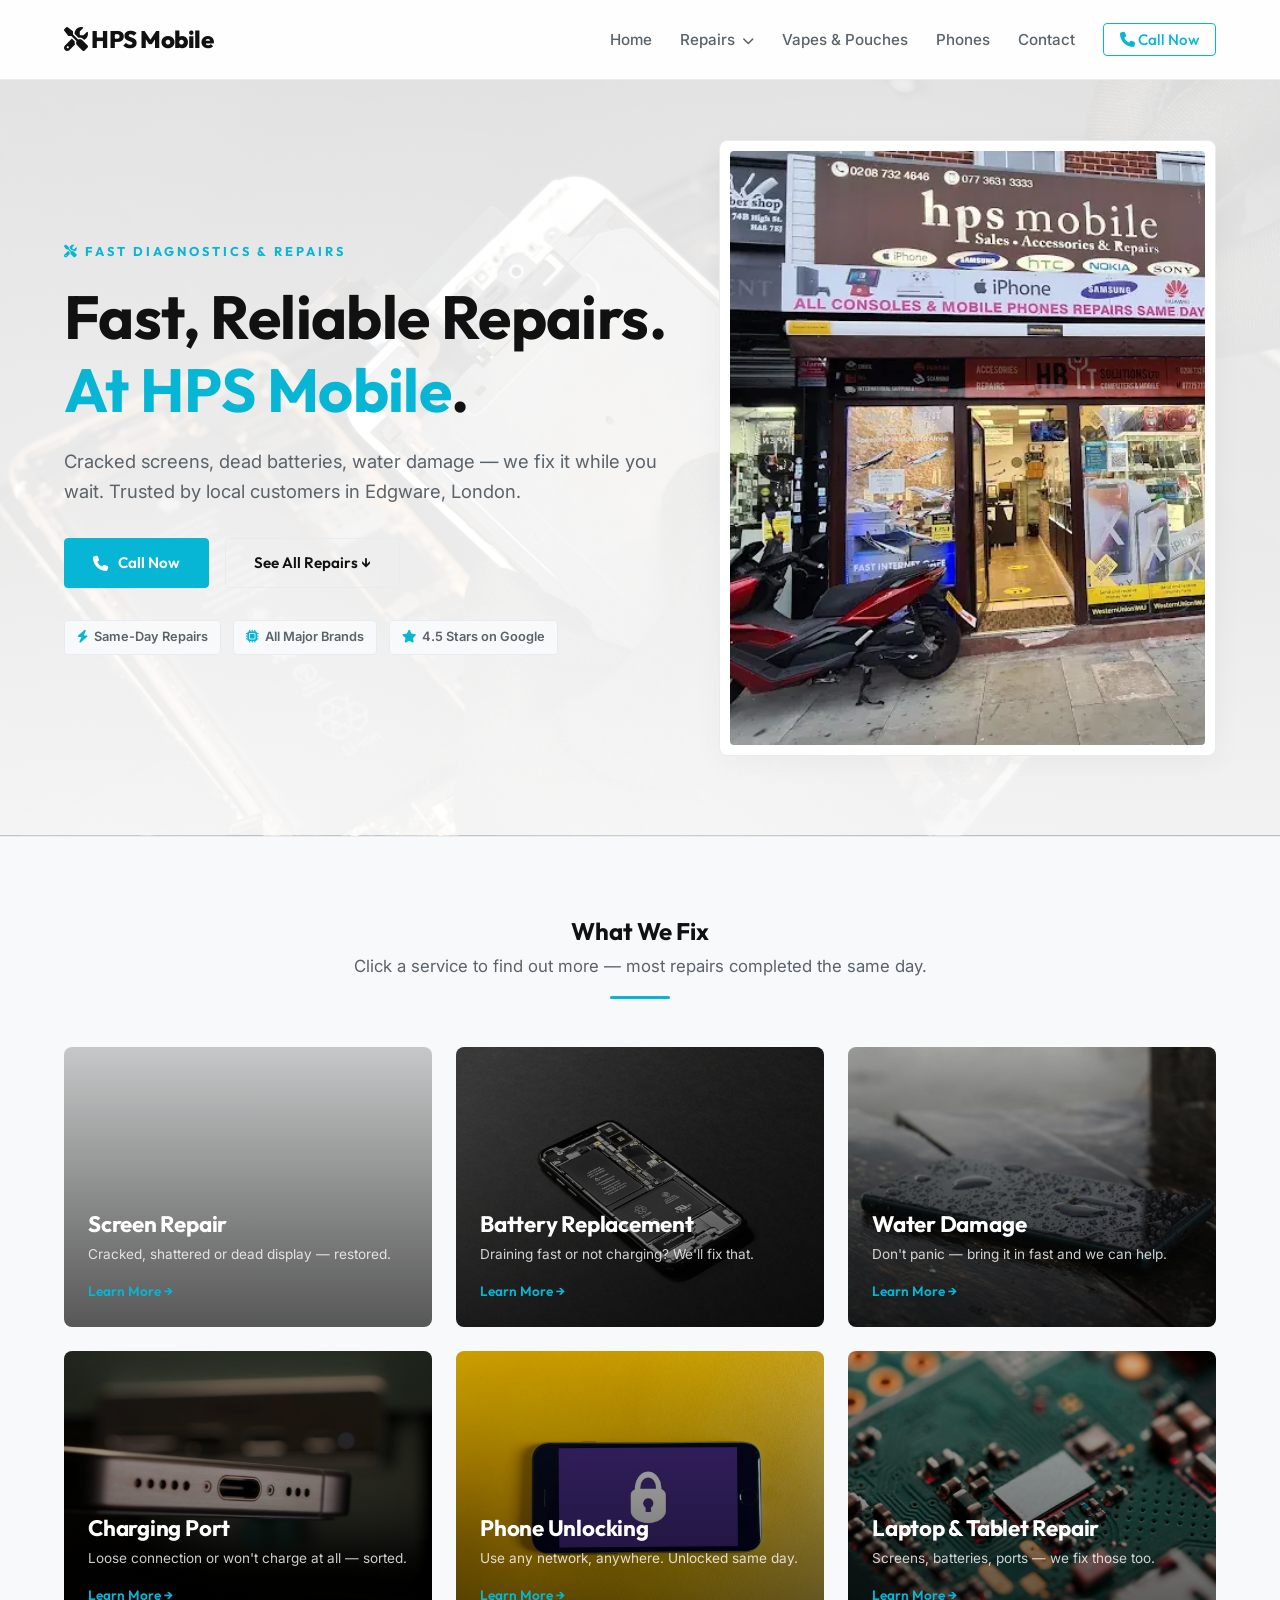
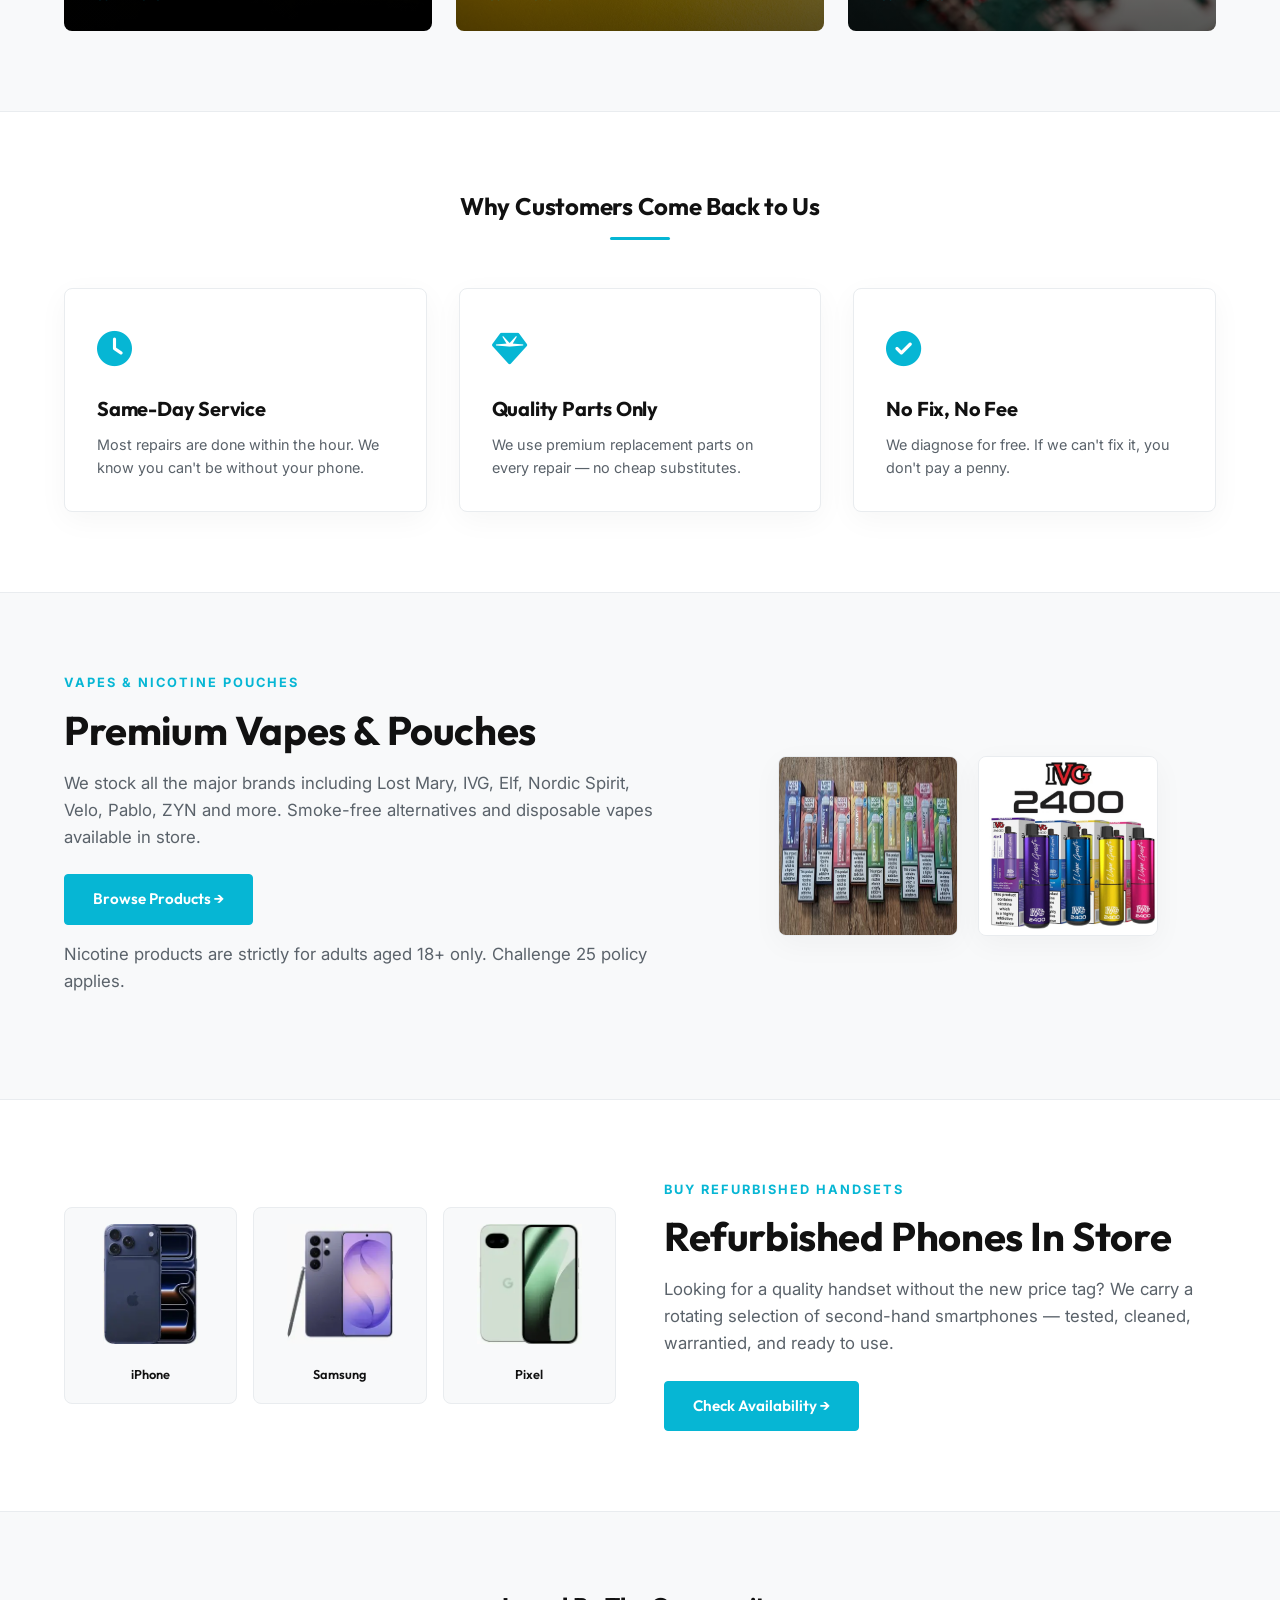
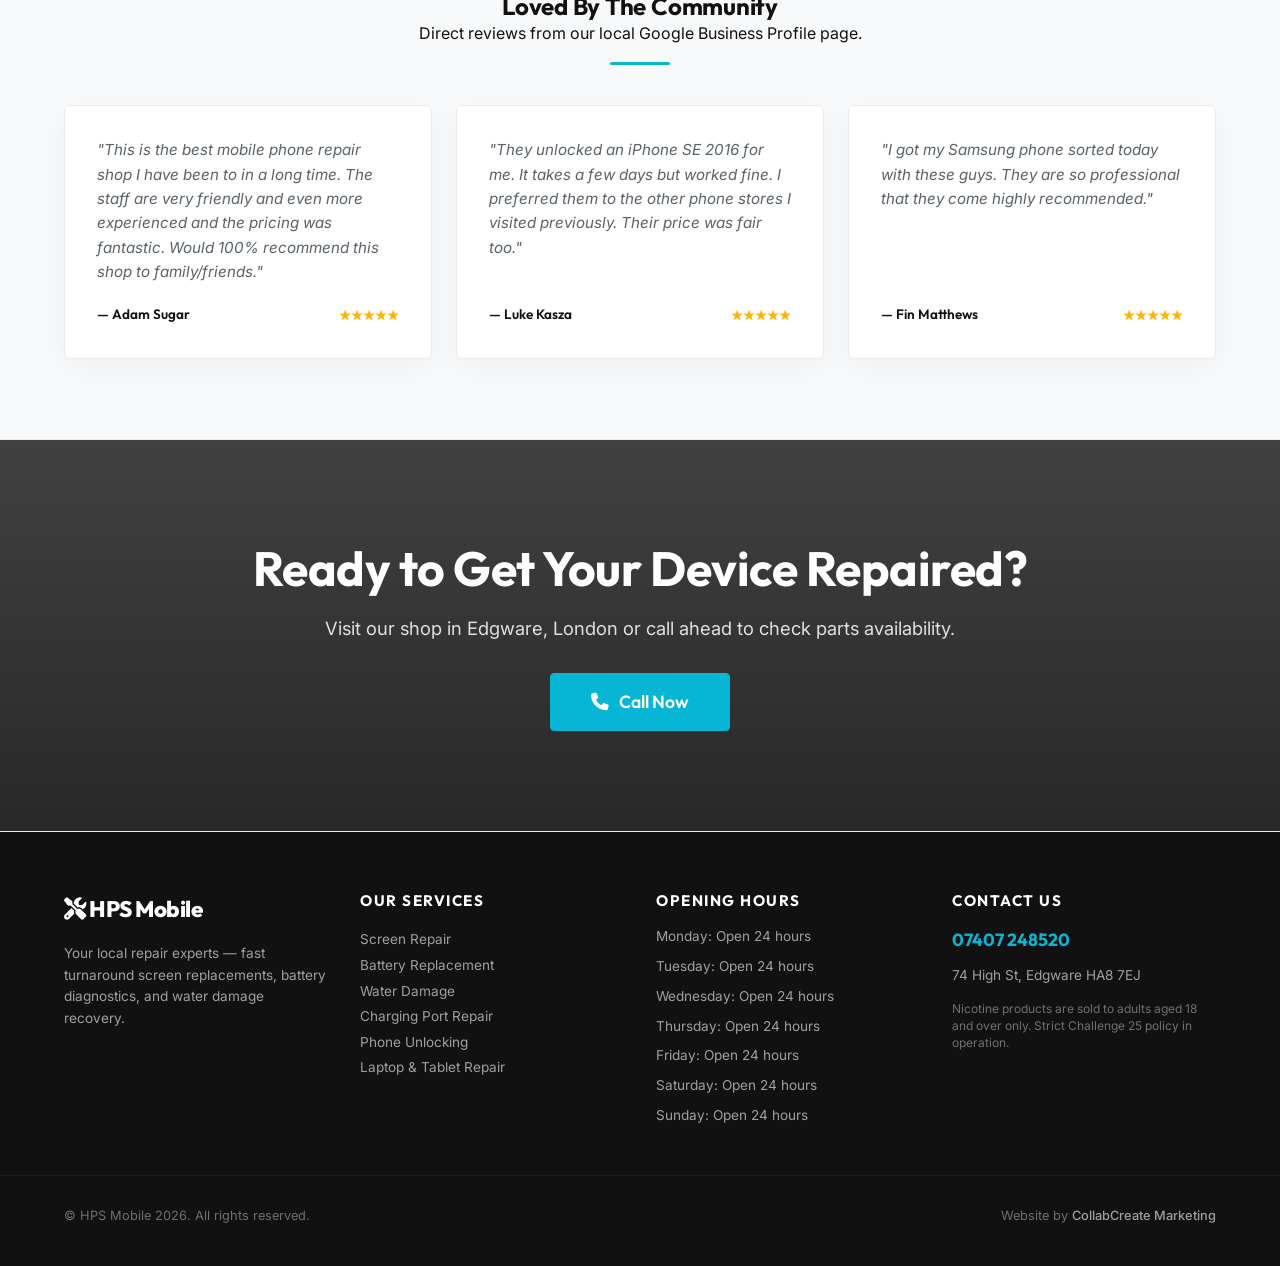
==== commit 5ae0226d: "Deploy premium responsive outreach site" ====
--- a/index.html
+++ b/index.html
@@ -45,6 +45,7 @@
                 <li><a href="vapes-pouches.html">Vapes &amp; Pouches</a></li>
                 <li><a href="phones-in-store.html">Phones</a></li>
                 <li><a href="contact.html">Contact</a></li>
+                
                 <li><a href="tel:07407248520" class="btn-nav-cta"><i class="fa-solid fa-phone"></i> Call Now</a></li>
             </ul>
             <div class="hamburger" id="hamburger"><i class="fa-solid fa-bars"></i></div>
@@ -274,6 +275,7 @@
             <div class="footer-brand">
                 <a href="index.html" class="footer-logo"><i class="fa-solid fa-screwdriver-wrench"></i> HPS Mobile</a>
                 <p style="margin-top: 15px; font-size: 0.85rem; line-height: 1.6; color: rgba(255, 255, 255, 0.6);">Your local repair experts — fast turnaround screen replacements, battery diagnostics, and water damage recovery.</p>
+                
             </div>
             <div class="footer-links">
                 <h4>Our Services</h4>
--- a/styles.css
+++ b/styles.css
@@ -655,6 +655,13 @@
     background-size: cover;
     background-position: center;
     color: #ffffff;
+}
+
+.phone-unlock-hero {
+    background-size: contain !important;
+    background-repeat: no-repeat !important;
+    background-position: right 10% center !important;
+    background-color: #0a0a0a !important;
 }
 
 .service-hero h1 {
@@ -1274,7 +1281,8 @@
     
     /* Phone Unlocking Hero Position Adjust (Checklist Issue 4) */
     .phone-unlock-hero {
-        background-position: center 20% !important;
+        background-size: cover !important;
+        background-position: center 25% !important;
     }
     
     /* Expand buttons on mobile */
